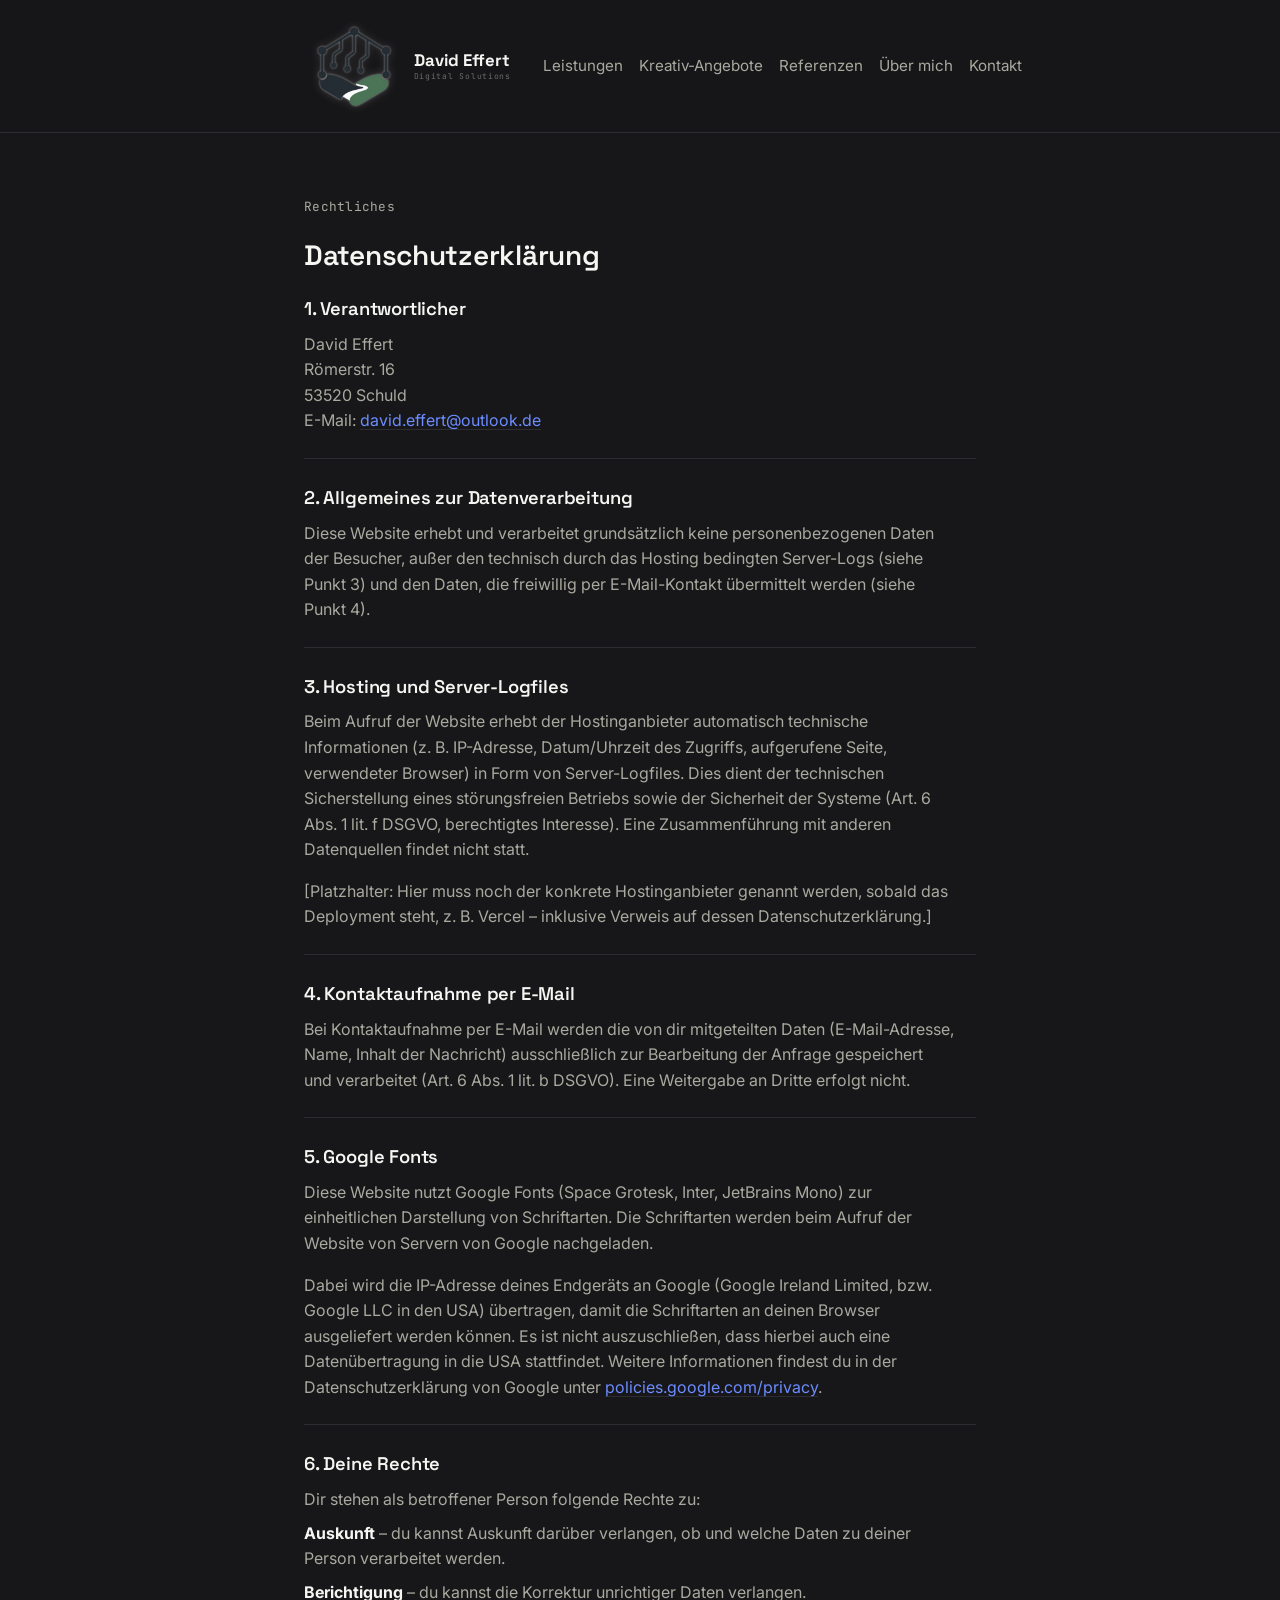
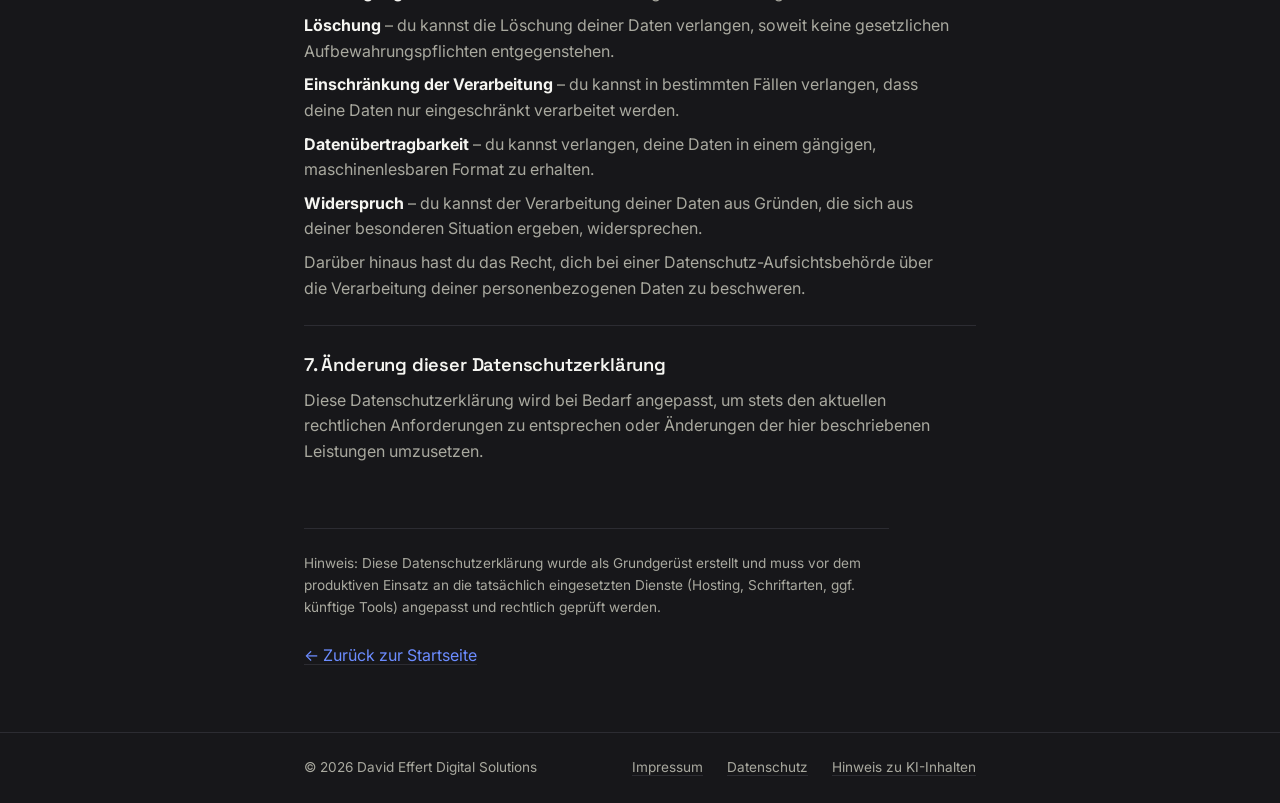
==== datenschutz.html @ 56667e7f "Header/Footer: Tagline 'Digital Solutions' unter Logo/Copyright ergaenzt; Kontakt: E-Mail-Kopieren-B" ====
<!DOCTYPE html>
<html lang="de">
<head>
<meta charset="UTF-8">
<meta name="viewport" content="width=device-width, initial-scale=1.0">
<title>Datenschutz — David Effert</title>
<meta name="robots" content="noindex">
<link rel="icon" href="favicon.png" type="image/png">
<meta name="theme-color" content="#17171A">
<link rel="preconnect" href="https://fonts.googleapis.com">
<link rel="preconnect" href="https://fonts.gstatic.com" crossorigin>
<link href="https://fonts.googleapis.com/css2?family=Space+Grotesk:wght@500;600;700&family=Inter:wght@400;500;600&family=JetBrains+Mono:wght@400;500&display=swap" rel="stylesheet">
<link rel="stylesheet" href="styles.css">
</head>
<body>

<a class="skip-link" href="#hauptinhalt">Zum Inhalt springen</a>

<header class="site-header">
  <div class="wrap header-inner">
    <a href="index.html" class="logo">
      <span class="logo-mark"><img src="assets/img/logo.png" alt="" width="320" height="320"></span>
      <span class="logo-text">
        <span class="logo-name">David Effert</span>
        <span class="logo-tagline">Digital Solutions</span>
      </span>
    </a>
    <nav class="main-nav" id="main-nav" aria-label="Hauptnavigation">
      <a href="index.html#leistungen">Leistungen</a>
      <a href="index.html#kreativ">Kreativ-Angebote</a>
      <a href="index.html#referenzen">Referenzen</a>
      <a href="index.html#ueber-mich">Über mich</a>
      <a href="index.html#kontakt">Kontakt</a>
    </nav>
    <button type="button" class="nav-toggle" id="nav-toggle" aria-label="Menü öffnen" aria-expanded="false" aria-controls="main-nav">
      <svg class="nav-toggle-icon icon-burger" viewBox="0 0 24 24" width="22" height="22" fill="none" stroke="currentColor" stroke-width="2" stroke-linecap="round" aria-hidden="true"><line x1="3" y1="6" x2="21" y2="6"/><line x1="3" y1="12" x2="21" y2="12"/><line x1="3" y1="18" x2="21" y2="18"/></svg>
      <svg class="nav-toggle-icon icon-close" viewBox="0 0 24 24" width="22" height="22" fill="none" stroke="currentColor" stroke-width="2" stroke-linecap="round" aria-hidden="true"><line x1="6" y1="6" x2="18" y2="18"/><line x1="18" y1="6" x2="6" y2="18"/></svg>
    </button>
  </div>
</header>

<main id="hauptinhalt">
  <section class="section">
    <div class="wrap">
      <p class="eyebrow">Rechtliches</p>
      <h1 class="kontakt-headline">Datenschutzerklärung</h1>

      <div class="legal-item">
        <h2 class="legal-item-title">1. Verantwortlicher</h2>
        <p class="legal-item-text">
          David Effert<br>
          Römerstr. 16<br>
          53520 Schuld<br>
          E-Mail: <a href="mailto:david.effert@outlook.de">david.effert@outlook.de</a>
        </p>
      </div>

      <div class="legal-item">
        <h2 class="legal-item-title">2. Allgemeines zur Datenverarbeitung</h2>
        <p class="legal-item-text">Diese Website erhebt und verarbeitet grundsätzlich keine personenbezogenen Daten der Besucher, außer den technisch durch das Hosting bedingten Server-Logs (siehe Punkt 3) und den Daten, die freiwillig per E-Mail-Kontakt übermittelt werden (siehe Punkt 4).</p>
      </div>

      <div class="legal-item">
        <h2 class="legal-item-title">3. Hosting und Server-Logfiles</h2>
        <p class="legal-item-text">Beim Aufruf der Website erhebt der Hostinganbieter automatisch technische Informationen (z.&nbsp;B. IP-Adresse, Datum/Uhrzeit des Zugriffs, aufgerufene Seite, verwendeter Browser) in Form von Server-Logfiles. Dies dient der technischen Sicherstellung eines störungsfreien Betriebs sowie der Sicherheit der Systeme (Art. 6 Abs. 1 lit. f DSGVO, berechtigtes Interesse). Eine Zusammenführung mit anderen Datenquellen findet nicht statt.</p>
        <p class="legal-item-text">[Platzhalter: Hier muss noch der konkrete Hostinganbieter genannt werden, sobald das Deployment steht, z.&nbsp;B. Vercel – inklusive Verweis auf dessen Datenschutzerklärung.]</p>
      </div>

      <div class="legal-item">
        <h2 class="legal-item-title">4. Kontaktaufnahme per E-Mail</h2>
        <p class="legal-item-text">Bei Kontaktaufnahme per E-Mail werden die von dir mitgeteilten Daten (E-Mail-Adresse, Name, Inhalt der Nachricht) ausschließlich zur Bearbeitung der Anfrage gespeichert und verarbeitet (Art. 6 Abs. 1 lit. b DSGVO). Eine Weitergabe an Dritte erfolgt nicht.</p>
      </div>

      <div class="legal-item">
        <h2 class="legal-item-title">5. Google Fonts</h2>
        <p class="legal-item-text">Diese Website nutzt Google Fonts (Space Grotesk, Inter, JetBrains Mono) zur einheitlichen Darstellung von Schriftarten. Die Schriftarten werden beim Aufruf der Website von Servern von Google nachgeladen.</p>
        <p class="legal-item-text">Dabei wird die IP-Adresse deines Endgeräts an Google (Google Ireland Limited, bzw. Google LLC in den USA) übertragen, damit die Schriftarten an deinen Browser ausgeliefert werden können. Es ist nicht auszuschließen, dass hierbei auch eine Datenübertragung in die USA stattfindet. Weitere Informationen findest du in der Datenschutzerklärung von Google unter <a href="https://policies.google.com/privacy" target="_blank" rel="noopener">policies.google.com/privacy</a>.</p>
      </div>

      <div class="legal-item">
        <h2 class="legal-item-title">6. Deine Rechte</h2>
        <p class="legal-item-text">Dir stehen als betroffener Person folgende Rechte zu:</p>
        <ul class="legal-rights-list">
          <li><strong>Auskunft</strong> – du kannst Auskunft darüber verlangen, ob und welche Daten zu deiner Person verarbeitet werden.</li>
          <li><strong>Berichtigung</strong> – du kannst die Korrektur unrichtiger Daten verlangen.</li>
          <li><strong>Löschung</strong> – du kannst die Löschung deiner Daten verlangen, soweit keine gesetzlichen Aufbewahrungspflichten entgegenstehen.</li>
          <li><strong>Einschränkung der Verarbeitung</strong> – du kannst in bestimmten Fällen verlangen, dass deine Daten nur eingeschränkt verarbeitet werden.</li>
          <li><strong>Datenübertragbarkeit</strong> – du kannst verlangen, deine Daten in einem gängigen, maschinenlesbaren Format zu erhalten.</li>
          <li><strong>Widerspruch</strong> – du kannst der Verarbeitung deiner Daten aus Gründen, die sich aus deiner besonderen Situation ergeben, widersprechen.</li>
        </ul>
        <p class="legal-item-text">Darüber hinaus hast du das Recht, dich bei einer Datenschutz-Aufsichtsbehörde über die Verarbeitung deiner personenbezogenen Daten zu beschweren.</p>
      </div>

      <div class="legal-item">
        <h2 class="legal-item-title">7. Änderung dieser Datenschutzerklärung</h2>
        <p class="legal-item-text">Diese Datenschutzerklärung wird bei Bedarf angepasst, um stets den aktuellen rechtlichen Anforderungen zu entsprechen oder Änderungen der hier beschriebenen Leistungen umzusetzen.</p>
      </div>

      <p class="legal-note">Hinweis: Diese Datenschutzerklärung wurde als Grundgerüst erstellt und muss vor dem produktiven Einsatz an die tatsächlich eingesetzten Dienste (Hosting, Schriftarten, ggf. künftige Tools) angepasst und rechtlich geprüft werden.</p>

      <p class="legal-back"><a href="index.html">← Zurück zur Startseite</a></p>
    </div>
  </section>
</main>

<footer class="site-footer">
  <div class="wrap footer-inner">
    <p>&copy; <span id="jahr">2026</span> David Effert Digital Solutions</p>
    <nav class="footer-nav" aria-label="Rechtliches">
      <a href="impressum.html">Impressum</a>
      <a href="datenschutz.html">Datenschutz</a>
      <a href="hinweis-ki.html">Hinweis zu KI-Inhalten</a>
    </nav>
  </div>
</footer>

<script src="script.js"></script>
</body>
</html>
---- styles.css ----
/* ==========================================================================
   David Effert — Freelance-Website
   Reines statisches CSS, mobile-first
   ========================================================================== */

:root {
  --color-bg: #17171A;
  --color-text: #F5F5F1;
  --color-text-secondary: #A9A99F;
  --color-accent: #1E3FFF;
  --color-accent-text: #6C8CFF;
  --color-divider: #2C2C32;

  --font-display: 'Space Grotesk', system-ui, sans-serif;
  --font-body: 'Inter', system-ui, sans-serif;
  --font-mono: 'JetBrains Mono', 'Courier New', monospace;

  --wrap-max: 720px;
  --space-1: 0.5rem;
  --space-2: 1rem;
  --space-3: 1.5rem;
  --space-4: 2.5rem;
  --space-5: 4rem;
  --space-6: 6rem;
}

/* ---- Reset ---- */
*, *::before, *::after { box-sizing: border-box; }
html { -webkit-text-size-adjust: 100%; }
body, h1, h2, h3, p, ul, ol, li, figure { margin: 0; padding: 0; }
ul, ol { list-style: none; }
img, svg { display: block; max-width: 100%; }
a { color: inherit; text-decoration: none; }

html {
  scroll-behavior: smooth;
}
@media (prefers-reduced-motion: reduce) {
  html { scroll-behavior: auto; }
}

body {
  background: var(--color-bg);
  color: var(--color-text);
  font-family: var(--font-body);
  font-size: 1rem;
  line-height: 1.6;
  -webkit-font-smoothing: antialiased;
}

.wrap {
  max-width: var(--wrap-max);
  margin-inline: auto;
  padding-inline: var(--space-3);
}

/* ---- Accessibility helpers ---- */
.visually-hidden {
  position: absolute;
  width: 1px;
  height: 1px;
  overflow: hidden;
  clip: rect(0 0 0 0);
  white-space: nowrap;
  border: 0;
  padding: 0;
  margin: -1px;
}

.skip-link {
  position: absolute;
  left: var(--space-2);
  top: -100px;
  background: var(--color-text);
  color: var(--color-bg);
  padding: var(--space-1) var(--space-2);
  border-radius: 4px;
  z-index: 100;
  transition: top 0.2s ease;
}
.skip-link:focus {
  top: var(--space-2);
}

:focus-visible {
  outline: 2px solid var(--color-accent-text);
  outline-offset: 3px;
  border-radius: 2px;
}

/* ---- Typography ---- */
.eyebrow {
  font-family: var(--font-mono);
  font-size: 0.8rem;
  letter-spacing: 0.02em;
  color: var(--color-text-secondary);
  text-transform: none;
  margin-bottom: var(--space-2);
}

h1, h2 {
  font-family: var(--font-display);
  font-weight: 600;
  letter-spacing: -0.01em;
  color: var(--color-text);
}

/* ---- Links (inline, e.g. within paragraphs) ---- */
main a:not(.btn):not(.logo) {
  color: var(--color-accent-text);
  text-decoration: underline;
  text-decoration-color: var(--color-divider);
  text-underline-offset: 3px;
  transition: text-decoration-color 0.15s ease;
}
main a:not(.btn):not(.logo):hover {
  text-decoration-color: var(--color-accent-text);
}

/* ---- Buttons ---- */
.btn {
  display: inline-block;
  font-family: var(--font-body);
  font-weight: 600;
  font-size: 0.95rem;
  padding: 0.8rem 1.6rem;
  border-radius: 6px;
  border: 1px solid transparent;
  cursor: pointer;
  transition: background 0.15s ease, color 0.15s ease, border-color 0.15s ease, transform 0.15s ease;
}

.btn-primary {
  background: var(--color-accent);
  color: #F5F5F1;
}
.btn-primary:hover {
  background: #3253FF;
  transform: translateY(-1px);
}

.btn-outline {
  background: transparent;
  color: var(--color-accent-text);
  border-color: var(--color-accent-text);
}
.btn-outline:hover {
  background: var(--color-accent-text);
  color: var(--color-bg);
}

@media (prefers-reduced-motion: reduce) {
  .btn-primary:hover { transform: none; }
}

/* ==========================================================================
   Header
   ========================================================================== */

.site-header {
  border-bottom: 1px solid var(--color-divider);
  position: sticky;
  top: 0;
  background: rgba(23, 23, 26, 0.9);
  backdrop-filter: blur(8px);
  z-index: 10;
}

.header-inner {
  display: flex;
  align-items: center;
  justify-content: space-between;
  gap: var(--space-2);
  padding-block: var(--space-2);
}

.logo {
  display: flex;
  align-items: center;
  gap: 0.6rem;
  white-space: nowrap;
}

.logo-text {
  display: flex;
  flex-direction: column;
  line-height: 1.2;
}

.logo-name {
  font-family: var(--font-display);
  font-weight: 700;
  font-size: 1.05rem;
}

.logo-tagline {
  font-family: var(--font-mono);
  font-size: 0.5rem;
  letter-spacing: 0.09em;
  color: #6B6B65;
  margin-top: 2px;
}

.logo-mark {
  display: flex;
  align-items: center;
  justify-content: center;
  width: 100px;
  height: 100px;
  flex-shrink: 0;
}

.logo-mark img {
  width: 100%;
  height: 100%;
  object-fit: contain;
  filter: drop-shadow(0 0 1px rgba(245, 245, 241, 0.55)) drop-shadow(0 0 5px rgba(245, 245, 241, 0.18));
}

.main-nav {
  display: none;
  position: absolute;
  top: 100%;
  left: 0;
  right: 0;
  flex-direction: column;
  background: var(--color-bg);
  border-bottom: 1px solid var(--color-divider);
  padding: var(--space-1) var(--space-3) var(--space-2);
}

.main-nav.is-open {
  display: flex;
}

.main-nav a {
  font-size: 0.95rem;
  color: var(--color-text-secondary);
  white-space: nowrap;
  padding-block: 0.75rem;
  border-top: 1px solid var(--color-divider);
  transition: color 0.15s ease;
}
.main-nav a:first-child {
  border-top: none;
}
.main-nav a:hover {
  color: var(--color-text);
}

.nav-toggle {
  display: flex;
  align-items: center;
  justify-content: center;
  width: 2.5rem;
  height: 2.5rem;
  padding: 0;
  border: none;
  background: none;
  color: var(--color-text);
  cursor: pointer;
  flex-shrink: 0;
}
.nav-toggle:hover {
  color: var(--color-accent-text);
}

.nav-toggle .icon-close {
  display: none;
}
.nav-toggle[aria-expanded="true"] .icon-burger {
  display: none;
}
.nav-toggle[aria-expanded="true"] .icon-close {
  display: block;
}

@media (min-width: 700px) {
  .main-nav {
    display: flex;
    position: static;
    flex-direction: row;
    align-items: center;
    background: none;
    border-bottom: none;
    padding: 0;
  }

  .main-nav a {
    margin-inline-start: var(--space-2);
    padding-block: 0;
    border-top: none;
  }

  .nav-toggle {
    display: none;
  }
}

/* ==========================================================================
   Hero
   ========================================================================== */

.hero {
  padding-block: var(--space-6) var(--space-5);
  border-bottom: 1px solid var(--color-divider);
  background:
    radial-gradient(ellipse 900px 500px at 15% -10%, rgba(30, 63, 255, 0.16), transparent 60%),
    var(--color-bg);
}

.hero-headline {
  font-size: 2rem;
  line-height: 1.2;
  margin-block: var(--space-2) var(--space-1);
}

.hero-typer-line {
  font-family: var(--font-mono);
  font-size: 1.1rem;
  color: var(--color-text-secondary);
  min-height: 1.5em;
  margin-bottom: var(--space-3);
}

#cursor-typer::after {
  content: "";
  display: inline-block;
  width: 0.5ch;
  border-right: 2px solid var(--color-accent-text);
  margin-left: 2px;
  animation: blink 1s step-end infinite;
}

@media (prefers-reduced-motion: reduce) {
  #cursor-typer::after {
    animation: none;
    opacity: 1;
  }
}

@keyframes blink {
  0%, 100% { opacity: 1; }
  50% { opacity: 0; }
}

.hero-subline {
  color: var(--color-text-secondary);
  font-size: 1.05rem;
  max-width: 46ch;
  margin-bottom: var(--space-3);
}

@media (min-width: 700px) {
  .hero-headline {
    font-size: 2.75rem;
  }
}

.hero-footnote {
  font-family: var(--font-mono);
  font-size: 0.8rem;
  color: var(--color-text-secondary);
  margin-top: var(--space-3);
}

/* ==========================================================================
   Sections (generic)
   ========================================================================== */

.section {
  padding-block: var(--space-5);
  border-bottom: 1px solid var(--color-divider);
}

/* ---- Leistungen ---- */
.service-item {
  padding-block: var(--space-3);
  border-top: 1px solid var(--color-divider);
}
.service-item:last-child {
  padding-bottom: 0;
}

.service-title {
  font-size: 1.15rem;
  margin-bottom: var(--space-1);
}

.service-desc {
  color: var(--color-text-secondary);
  max-width: 60ch;
}

/* ---- Ablauf ---- */
.process-list {
  counter-reset: none;
}

.process-item {
  display: flex;
  gap: var(--space-3);
  padding-block: var(--space-3);
  border-top: 1px solid var(--color-divider);
}

.process-num {
  font-family: var(--font-mono);
  color: var(--color-text-secondary);
  font-size: 0.9rem;
  padding-top: 0.15rem;
  flex-shrink: 0;
}

.process-title {
  font-size: 1.05rem;
  margin-bottom: var(--space-1);
}

.process-desc {
  color: var(--color-text-secondary);
}

/* ---- Preise ---- */
.section-preise {
  background: rgba(30, 63, 255, 0.05);
  border-top: 1px solid rgba(30, 63, 255, 0.2);
  border-bottom: 1px solid rgba(30, 63, 255, 0.2);
}

.price-lines {
  margin-bottom: var(--space-3);
}

.price-teaser {
  font-family: var(--font-mono);
  font-size: 1.75rem;
  font-weight: 500;
  margin-bottom: 0.4rem;
  color: var(--color-accent-text);
}

.price-sub {
  font-family: var(--font-mono);
  font-size: 1rem;
  color: var(--color-text-secondary);
  margin-bottom: 0.3rem;
}
.price-sub:last-child {
  margin-bottom: 0;
}

.price-text {
  color: var(--color-text-secondary);
  max-width: 50ch;
  margin-bottom: var(--space-3);
}

@media (min-width: 700px) {
  .price-teaser {
    font-size: 2.25rem;
  }
}

/* ---- Referenzen: Akkordeon ---- */
.reference-item {
  padding-block: var(--space-2);
  border-top: 1px solid var(--color-divider);
}
.reference-item:first-of-type {
  border-top: none;
}

.reference-summary {
  display: flex;
  align-items: center;
  justify-content: space-between;
  gap: var(--space-2);
  padding-block: var(--space-1);
  cursor: pointer;
  list-style: none;
}
.reference-summary::-webkit-details-marker {
  display: none;
}
.reference-summary::marker {
  content: "";
}

.reference-summary-title {
  font-size: 1.15rem;
}

.reference-chevron {
  display: flex;
  align-items: center;
  justify-content: center;
  color: var(--color-text-secondary);
  flex-shrink: 0;
  transition: transform 0.2s ease, color 0.15s ease;
}

.reference-summary:hover .reference-chevron {
  color: var(--color-text);
}

.reference-item[open] > .reference-summary .reference-chevron {
  transform: rotate(180deg);
}

@media (prefers-reduced-motion: reduce) {
  .reference-chevron {
    transition: none;
  }
}

.reference-body {
  padding-top: var(--space-2);
  padding-bottom: var(--space-2);
}

.screenshot-frame {
  border-radius: 10px;
  border: 1px solid rgba(228, 227, 221, 0.14);
  box-shadow: 0 12px 28px rgba(0, 0, 0, 0.35);
  background: #1B1B20;
  overflow: hidden;
  margin-bottom: var(--space-2);
}

.screenshot-bar {
  display: flex;
  align-items: center;
  gap: 6px;
  padding: 0.55rem 0.75rem;
  border-bottom: 1px solid rgba(228, 227, 221, 0.1);
}

.screenshot-bar span {
  width: 8px;
  height: 8px;
  border-radius: 50%;
  background: rgba(228, 227, 221, 0.25);
}

.screenshot-frame--plain {
  background: var(--color-bg);
}

.reference-images {
  display: grid;
  grid-template-columns: 1fr;
  gap: 1px;
  background: rgba(228, 227, 221, 0.1);
}

.reference-images img {
  width: 100%;
  height: auto;
  display: block;
  background: var(--color-bg);
}

.reference-desc {
  color: var(--color-text-secondary);
  max-width: 60ch;
  margin-bottom: var(--space-1);
}

.case-study {
  margin-bottom: var(--space-2);
}

.case-study dt {
  font-family: var(--font-mono);
  font-size: 0.75rem;
  letter-spacing: 0.02em;
  color: var(--color-accent-text);
  margin-top: var(--space-2);
}
.case-study dt:first-child {
  margin-top: 0;
}

.case-study dd {
  margin: 0.25rem 0 0 0;
  color: var(--color-text-secondary);
  max-width: 60ch;
}

.reference-link {
  font-family: var(--font-mono);
  font-size: 0.9rem;
  color: var(--color-accent-text);
}

.reference-link-pending {
  color: var(--color-text-secondary);
  text-decoration: none;
}

@media (min-width: 600px) {
  .reference-images {
    grid-template-columns: 1fr 1fr;
  }

  .reference-images--trio .trio-main {
    grid-row: 1 / 3;
    height: 100%;
    object-fit: cover;
  }

  .reference-images--trio .trio-top,
  .reference-images--trio .trio-bottom {
    height: 100%;
    object-fit: cover;
  }
}

/* ---- Ueber mich ---- */
.about-grid {
  display: grid;
  grid-template-columns: 1fr;
  gap: var(--space-3);
}

.about-photo {
  width: min(220px, 45%);
  border-radius: 10px;
  overflow: hidden;
  border: 1px solid var(--color-divider);
}

.about-photo img {
  width: 100%;
  height: auto;
  display: block;
}

.about-text {
  max-width: 62ch;
  font-size: 1.05rem;
}
.about-text + .about-text {
  margin-top: var(--space-3);
}

@media (min-width: 600px) {
  .about-grid {
    grid-template-columns: 220px 1fr;
    align-items: start;
    gap: var(--space-4);
  }

  .about-photo {
    width: 100%;
  }
}

/* ---- Kontakt ---- */
.kontakt-headline {
  font-size: 1.75rem;
  margin-bottom: var(--space-2);
}

.kontakt-text {
  color: var(--color-text-secondary);
  max-width: 50ch;
  margin-bottom: var(--space-3);
}

.kontakt-cta-wrap {
  margin-bottom: var(--space-3);
}

.kontakt-email-row {
  display: flex;
  align-items: center;
  flex-wrap: wrap;
  gap: 0.6rem;
  margin-bottom: var(--space-2);
}

.kontakt-email {
  display: inline-block;
  font-family: var(--font-mono);
  font-size: 1.15rem;
  color: var(--color-accent-text);
  text-decoration: underline;
  text-decoration-color: var(--color-divider);
  text-underline-offset: 4px;
}
.kontakt-email:hover {
  text-decoration-color: var(--color-accent-text);
}

.copy-email-btn {
  display: inline-flex;
  align-items: center;
  gap: 0.35rem;
  font-family: var(--font-mono);
  font-size: 0.8rem;
  color: var(--color-text-secondary);
  background: transparent;
  border: 1px solid var(--color-divider);
  border-radius: 20px;
  padding: 0.3rem 0.7rem;
  cursor: pointer;
  transition: border-color 0.15s ease, color 0.15s ease;
}
.copy-email-btn:hover {
  border-color: var(--color-accent-text);
  color: var(--color-text);
}
.copy-email-btn .check-icon {
  display: none;
}
.copy-email-btn.is-copied {
  border-color: var(--color-accent-text);
  color: var(--color-accent-text);
}
.copy-email-btn.is-copied .copy-icon {
  display: none;
}
.copy-email-btn.is-copied .check-icon {
  display: block;
}

.kontakt-location {
  color: var(--color-text-secondary);
  font-size: 0.9rem;
}

/* ==========================================================================
   Footer
   ========================================================================== */

.site-footer {
  padding-block: var(--space-3);
}

.footer-inner {
  display: flex;
  flex-direction: column;
  gap: var(--space-2);
  font-size: 0.85rem;
  color: var(--color-text-secondary);
}

.footer-nav {
  display: flex;
  gap: var(--space-3);
}

.footer-nav a {
  color: var(--color-text-secondary);
  text-decoration: underline;
  text-decoration-color: var(--color-divider);
  text-underline-offset: 3px;
}
.footer-nav a:hover {
  color: var(--color-text);
  text-decoration-color: var(--color-text-secondary);
}

@media (min-width: 700px) {
  .footer-inner {
    flex-direction: row;
    align-items: center;
    justify-content: space-between;
  }
}

/* ==========================================================================
   Rechtliche Seiten (Impressum, Datenschutz)
   ========================================================================== */

.legal-item {
  padding-block: var(--space-3);
  border-top: 1px solid var(--color-divider);
}
.legal-item:first-of-type {
  border-top: none;
  padding-top: 0;
}

.legal-item-title {
  font-size: 1.15rem;
  margin-bottom: var(--space-1);
}

.legal-item-text {
  color: var(--color-text-secondary);
  max-width: 65ch;
}
.legal-item-text + .legal-item-text {
  margin-top: var(--space-2);
}

.legal-rights-list {
  margin-top: var(--space-1);
  max-width: 65ch;
}
.legal-rights-list li {
  color: var(--color-text-secondary);
  margin-bottom: 0.5rem;
}
.legal-rights-list strong {
  color: var(--color-text);
}

.legal-note {
  margin-top: var(--space-4);
  padding-top: var(--space-3);
  border-top: 1px solid var(--color-divider);
  font-size: 0.85rem;
  color: var(--color-text-secondary);
  max-width: 65ch;
}

.legal-back {
  margin-top: var(--space-3);
}

/* ==========================================================================
   Kreativ-Angebote
   ========================================================================== */

.kreativ-intro {
  color: var(--color-text-secondary);
  max-width: 60ch;
  margin-bottom: var(--space-4);
}

.kreativ-block {
  padding-block: var(--space-3);
  border-top: 1px solid var(--color-divider);
}
.kreativ-block:first-of-type {
  border-top: none;
  padding-top: 0;
}

.kreativ-block-title {
  font-size: 1.15rem;
  margin-bottom: var(--space-1);
}

.kreativ-block-desc {
  color: var(--color-text-secondary);
  max-width: 60ch;
  margin-bottom: var(--space-2);
}

/* ---- Visuals-Grid ---- */
.visuals-grid {
  display: grid;
  grid-template-columns: repeat(2, 1fr);
  gap: var(--space-1);
}

.visual-thumb {
  display: block;
  width: 100%;
  aspect-ratio: 1 / 1;
  padding: 0;
  border: 1px solid rgba(228, 227, 221, 0.14);
  border-radius: 10px;
  background: #1B1B20;
  overflow: hidden;
  cursor: pointer;
  transition: border-color 0.15s ease, transform 0.15s ease;
}
.visual-thumb:hover {
  border-color: var(--color-accent-text);
  transform: translateY(-1px);
}

.visual-thumb img {
  width: 100%;
  height: 100%;
  object-fit: cover;
}

@media (prefers-reduced-motion: reduce) {
  .visual-thumb:hover {
    transform: none;
  }
}

@media (min-width: 600px) {
  .visuals-grid {
    grid-template-columns: repeat(3, 1fr);
  }
}

@media (min-width: 900px) {
  .visuals-grid {
    grid-template-columns: repeat(4, 1fr);
  }
}

/* ---- Songs-Liste ---- */
.songs-list {
  display: flex;
  flex-direction: column;
  gap: var(--space-2);
}

.song-item {
  padding: var(--space-2);
  border: 1px solid rgba(228, 227, 221, 0.14);
  border-radius: 10px;
  background: #1B1B20;
}

.song-title {
  font-family: var(--font-mono);
  font-size: 0.9rem;
  color: var(--color-text);
  margin-bottom: var(--space-1);
}

.song-player {
  width: 100%;
  height: 40px;
  border-radius: 20px;
  filter: invert(90%) hue-rotate(180deg) contrast(90%);
}

.kreativ-ki-note {
  margin-top: var(--space-3);
}

.kreativ-ki-note a:not(.btn):not(.logo) {
  font-family: var(--font-mono);
  font-size: 0.8rem;
  color: #6B6B65;
  text-decoration: none;
}
.kreativ-ki-note a:not(.btn):not(.logo):hover {
  text-decoration: underline;
}

/* ---- Lightbox ---- */
.lightbox {
  position: fixed;
  inset: 0;
  z-index: 200;
  align-items: center;
  justify-content: center;
  padding: var(--space-3);
  background: rgba(10, 10, 12, 0.92);
}
.lightbox:not([hidden]) {
  display: flex;
}

.lightbox-img {
  max-width: 100%;
  max-height: 100%;
  width: auto;
  height: auto;
  border-radius: 6px;
  box-shadow: 0 20px 60px rgba(0, 0, 0, 0.5);
}

.lightbox-close {
  position: absolute;
  top: var(--space-2);
  right: var(--space-2);
  display: flex;
  align-items: center;
  justify-content: center;
  width: 2.5rem;
  height: 2.5rem;
  border: none;
  border-radius: 50%;
  background: rgba(245, 245, 241, 0.08);
  color: var(--color-text);
  cursor: pointer;
}
.lightbox-close:hover {
  background: rgba(245, 245, 241, 0.16);
}
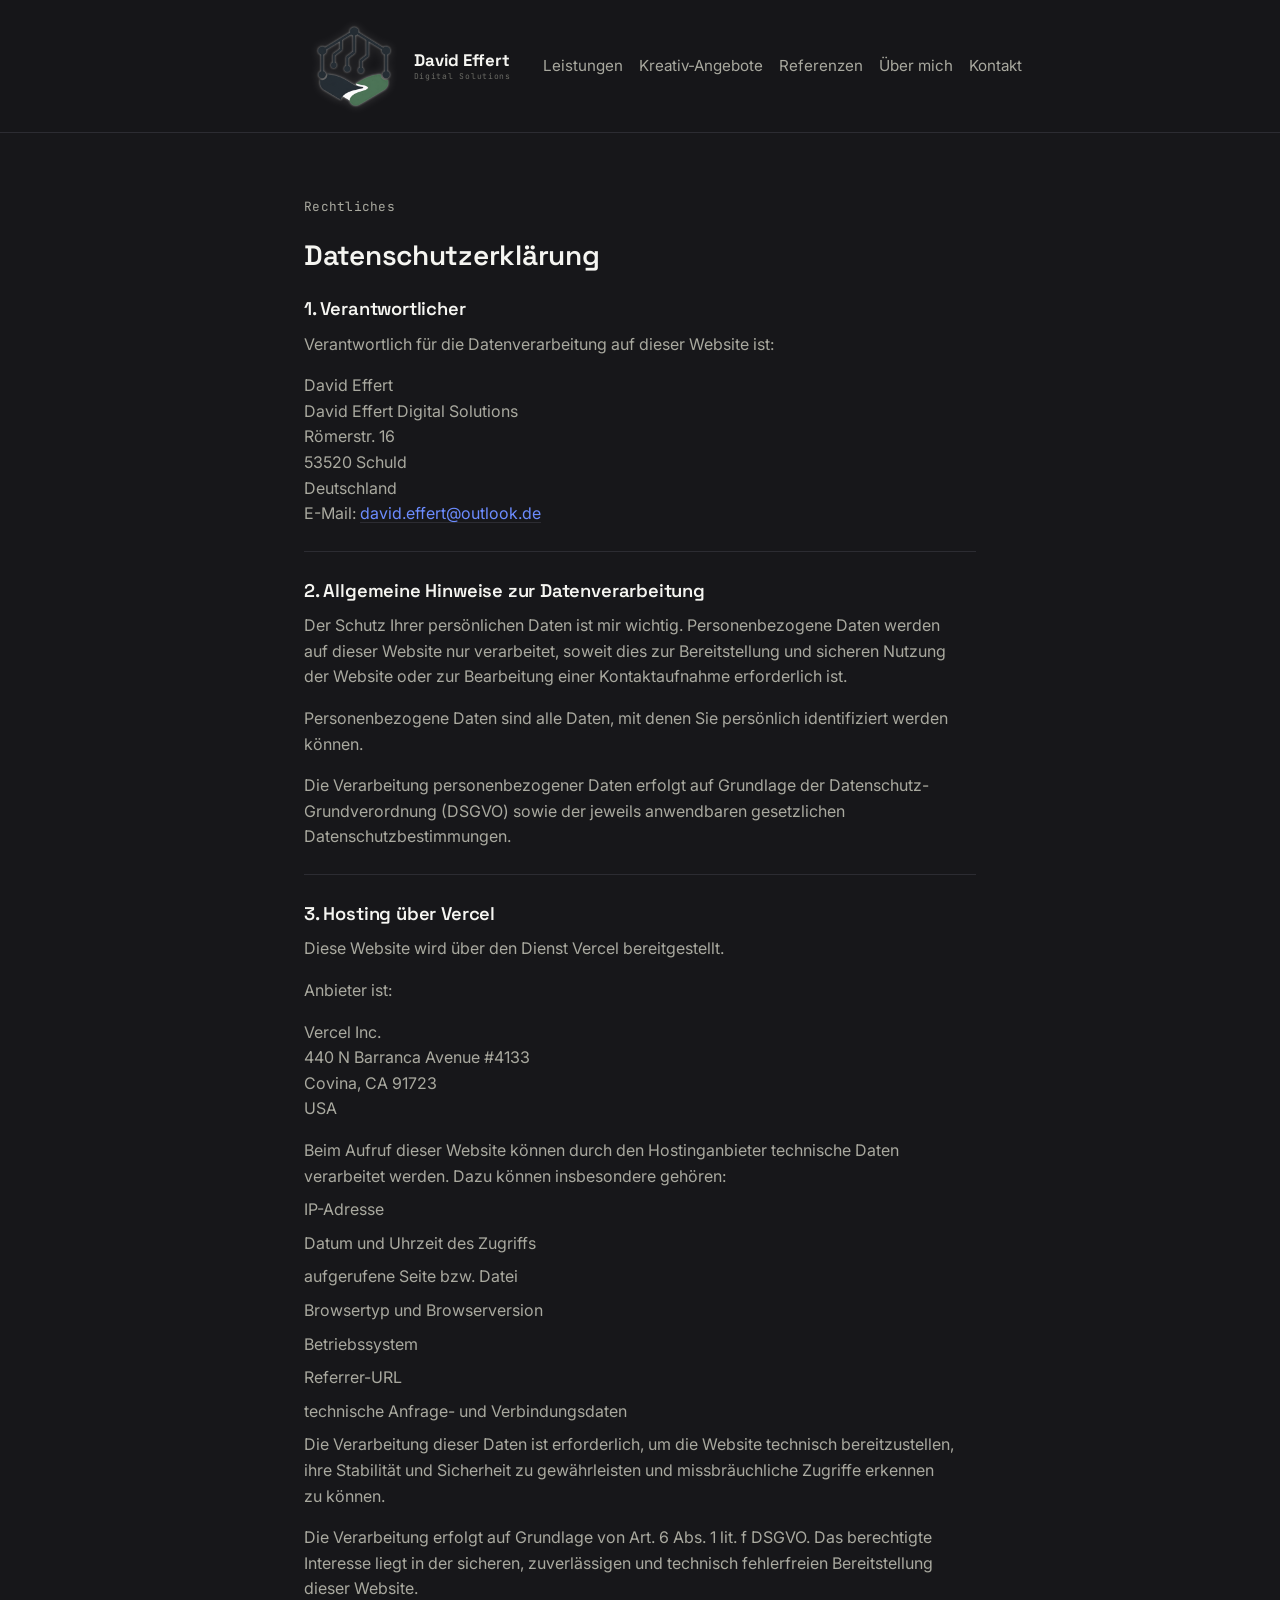
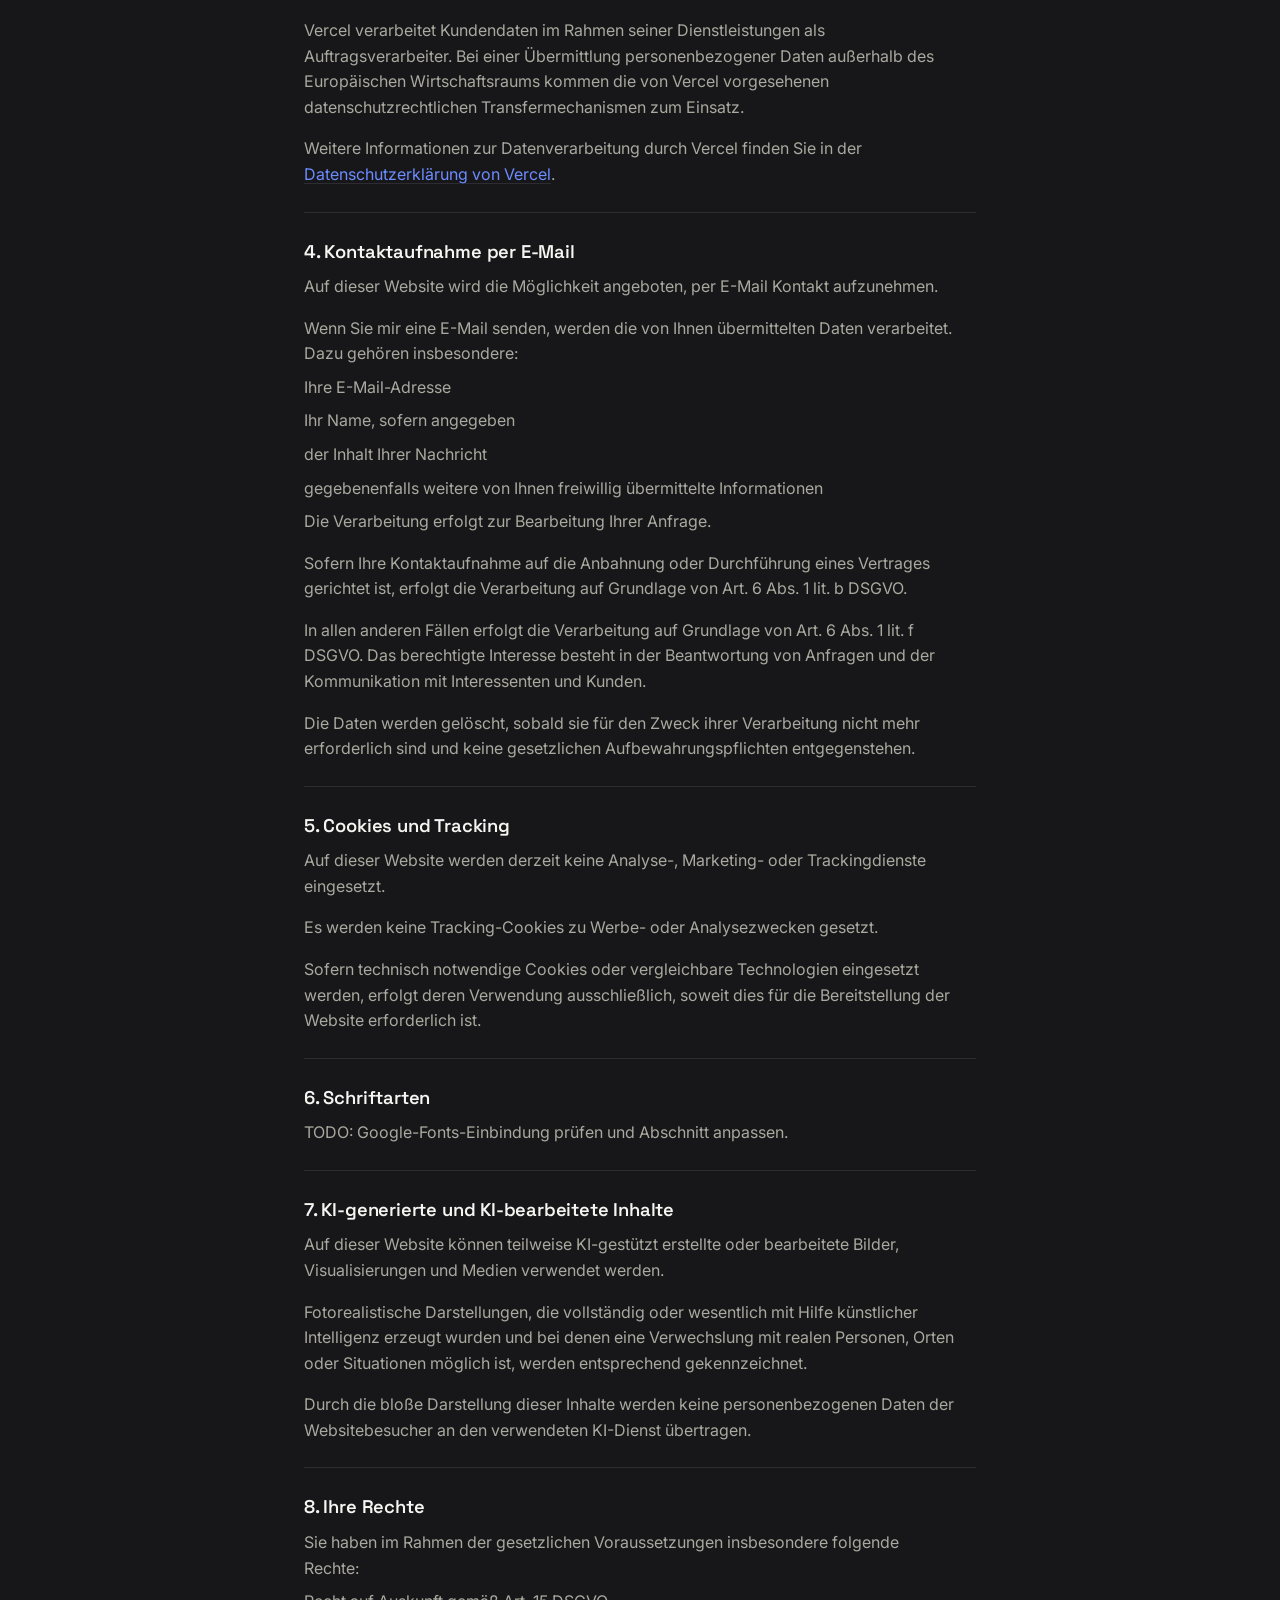
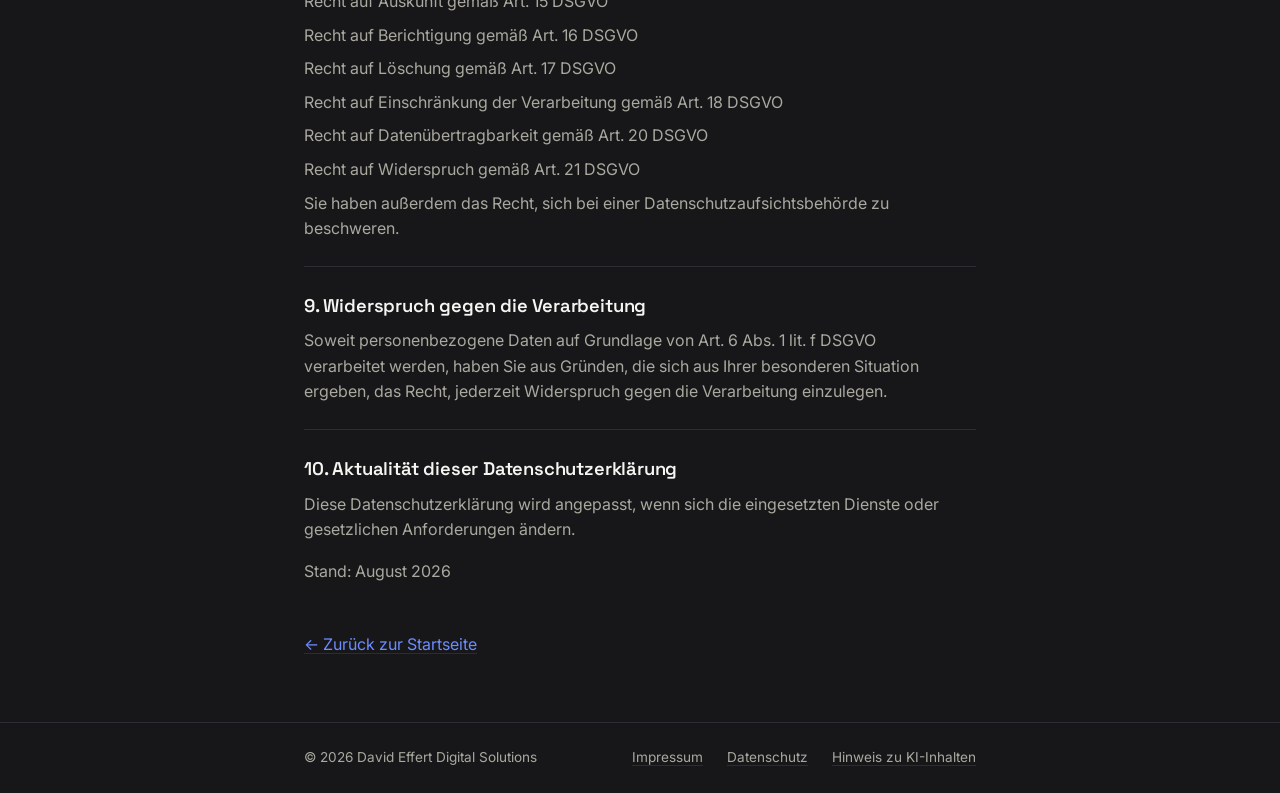
==== commit fea90e9f: "Impressum und Datenschutzerklaerung mit final abgestimmten Texten ersetzt (DDG-Angaben, Vercel-Hosti" ====
--- a/datenschutz.html
+++ b/datenschutz.html
@@ -47,56 +47,109 @@
 
       <div class="legal-item">
         <h2 class="legal-item-title">1. Verantwortlicher</h2>
+        <p class="legal-item-text">Verantwortlich für die Datenverarbeitung auf dieser Website ist:</p>
         <p class="legal-item-text">
           David Effert<br>
+          David Effert Digital Solutions<br>
           Römerstr. 16<br>
           53520 Schuld<br>
+          Deutschland<br>
           E-Mail: <a href="mailto:david.effert@outlook.de">david.effert@outlook.de</a>
         </p>
       </div>
 
       <div class="legal-item">
-        <h2 class="legal-item-title">2. Allgemeines zur Datenverarbeitung</h2>
-        <p class="legal-item-text">Diese Website erhebt und verarbeitet grundsätzlich keine personenbezogenen Daten der Besucher, außer den technisch durch das Hosting bedingten Server-Logs (siehe Punkt 3) und den Daten, die freiwillig per E-Mail-Kontakt übermittelt werden (siehe Punkt 4).</p>
+        <h2 class="legal-item-title">2. Allgemeine Hinweise zur Datenverarbeitung</h2>
+        <p class="legal-item-text">Der Schutz Ihrer persönlichen Daten ist mir wichtig. Personenbezogene Daten werden auf dieser Website nur verarbeitet, soweit dies zur Bereitstellung und sicheren Nutzung der Website oder zur Bearbeitung einer Kontaktaufnahme erforderlich ist.</p>
+        <p class="legal-item-text">Personenbezogene Daten sind alle Daten, mit denen Sie persönlich identifiziert werden können.</p>
+        <p class="legal-item-text">Die Verarbeitung personenbezogener Daten erfolgt auf Grundlage der Datenschutz-Grundverordnung (DSGVO) sowie der jeweils anwendbaren gesetzlichen Datenschutzbestimmungen.</p>
       </div>
 
       <div class="legal-item">
-        <h2 class="legal-item-title">3. Hosting und Server-Logfiles</h2>
-        <p class="legal-item-text">Beim Aufruf der Website erhebt der Hostinganbieter automatisch technische Informationen (z.&nbsp;B. IP-Adresse, Datum/Uhrzeit des Zugriffs, aufgerufene Seite, verwendeter Browser) in Form von Server-Logfiles. Dies dient der technischen Sicherstellung eines störungsfreien Betriebs sowie der Sicherheit der Systeme (Art. 6 Abs. 1 lit. f DSGVO, berechtigtes Interesse). Eine Zusammenführung mit anderen Datenquellen findet nicht statt.</p>
-        <p class="legal-item-text">[Platzhalter: Hier muss noch der konkrete Hostinganbieter genannt werden, sobald das Deployment steht, z.&nbsp;B. Vercel – inklusive Verweis auf dessen Datenschutzerklärung.]</p>
+        <h2 class="legal-item-title">3. Hosting über Vercel</h2>
+        <p class="legal-item-text">Diese Website wird über den Dienst Vercel bereitgestellt.</p>
+        <p class="legal-item-text">Anbieter ist:</p>
+        <p class="legal-item-text">
+          Vercel Inc.<br>
+          440 N Barranca Avenue #4133<br>
+          Covina, CA 91723<br>
+          USA
+        </p>
+        <p class="legal-item-text">Beim Aufruf dieser Website können durch den Hostinganbieter technische Daten verarbeitet werden. Dazu können insbesondere gehören:</p>
+        <ul class="legal-rights-list">
+          <li>IP-Adresse</li>
+          <li>Datum und Uhrzeit des Zugriffs</li>
+          <li>aufgerufene Seite bzw. Datei</li>
+          <li>Browsertyp und Browserversion</li>
+          <li>Betriebssystem</li>
+          <li>Referrer-URL</li>
+          <li>technische Anfrage- und Verbindungsdaten</li>
+        </ul>
+        <p class="legal-item-text">Die Verarbeitung dieser Daten ist erforderlich, um die Website technisch bereitzustellen, ihre Stabilität und Sicherheit zu gewährleisten und missbräuchliche Zugriffe erkennen zu können.</p>
+        <p class="legal-item-text">Die Verarbeitung erfolgt auf Grundlage von Art. 6 Abs. 1 lit. f DSGVO. Das berechtigte Interesse liegt in der sicheren, zuverlässigen und technisch fehlerfreien Bereitstellung dieser Website.</p>
+        <p class="legal-item-text">Vercel verarbeitet Kundendaten im Rahmen seiner Dienstleistungen als Auftragsverarbeiter. Bei einer Übermittlung personenbezogener Daten außerhalb des Europäischen Wirtschaftsraums kommen die von Vercel vorgesehenen datenschutzrechtlichen Transfermechanismen zum Einsatz.</p>
+        <p class="legal-item-text">Weitere Informationen zur Datenverarbeitung durch Vercel finden Sie in der <a href="https://vercel.com/legal/privacy-policy" target="_blank" rel="noopener">Datenschutzerklärung von Vercel</a>.</p>
       </div>
 
       <div class="legal-item">
         <h2 class="legal-item-title">4. Kontaktaufnahme per E-Mail</h2>
-        <p class="legal-item-text">Bei Kontaktaufnahme per E-Mail werden die von dir mitgeteilten Daten (E-Mail-Adresse, Name, Inhalt der Nachricht) ausschließlich zur Bearbeitung der Anfrage gespeichert und verarbeitet (Art. 6 Abs. 1 lit. b DSGVO). Eine Weitergabe an Dritte erfolgt nicht.</p>
+        <p class="legal-item-text">Auf dieser Website wird die Möglichkeit angeboten, per E-Mail Kontakt aufzunehmen.</p>
+        <p class="legal-item-text">Wenn Sie mir eine E-Mail senden, werden die von Ihnen übermittelten Daten verarbeitet. Dazu gehören insbesondere:</p>
+        <ul class="legal-rights-list">
+          <li>Ihre E-Mail-Adresse</li>
+          <li>Ihr Name, sofern angegeben</li>
+          <li>der Inhalt Ihrer Nachricht</li>
+          <li>gegebenenfalls weitere von Ihnen freiwillig übermittelte Informationen</li>
+        </ul>
+        <p class="legal-item-text">Die Verarbeitung erfolgt zur Bearbeitung Ihrer Anfrage.</p>
+        <p class="legal-item-text">Sofern Ihre Kontaktaufnahme auf die Anbahnung oder Durchführung eines Vertrages gerichtet ist, erfolgt die Verarbeitung auf Grundlage von Art. 6 Abs. 1 lit. b DSGVO.</p>
+        <p class="legal-item-text">In allen anderen Fällen erfolgt die Verarbeitung auf Grundlage von Art. 6 Abs. 1 lit. f DSGVO. Das berechtigte Interesse besteht in der Beantwortung von Anfragen und der Kommunikation mit Interessenten und Kunden.</p>
+        <p class="legal-item-text">Die Daten werden gelöscht, sobald sie für den Zweck ihrer Verarbeitung nicht mehr erforderlich sind und keine gesetzlichen Aufbewahrungspflichten entgegenstehen.</p>
       </div>
 
       <div class="legal-item">
-        <h2 class="legal-item-title">5. Google Fonts</h2>
-        <p class="legal-item-text">Diese Website nutzt Google Fonts (Space Grotesk, Inter, JetBrains Mono) zur einheitlichen Darstellung von Schriftarten. Die Schriftarten werden beim Aufruf der Website von Servern von Google nachgeladen.</p>
-        <p class="legal-item-text">Dabei wird die IP-Adresse deines Endgeräts an Google (Google Ireland Limited, bzw. Google LLC in den USA) übertragen, damit die Schriftarten an deinen Browser ausgeliefert werden können. Es ist nicht auszuschließen, dass hierbei auch eine Datenübertragung in die USA stattfindet. Weitere Informationen findest du in der Datenschutzerklärung von Google unter <a href="https://policies.google.com/privacy" target="_blank" rel="noopener">policies.google.com/privacy</a>.</p>
+        <h2 class="legal-item-title">5. Cookies und Tracking</h2>
+        <p class="legal-item-text">Auf dieser Website werden derzeit keine Analyse-, Marketing- oder Trackingdienste eingesetzt.</p>
+        <p class="legal-item-text">Es werden keine Tracking-Cookies zu Werbe- oder Analysezwecken gesetzt.</p>
+        <p class="legal-item-text">Sofern technisch notwendige Cookies oder vergleichbare Technologien eingesetzt werden, erfolgt deren Verwendung ausschließlich, soweit dies für die Bereitstellung der Website erforderlich ist.</p>
       </div>
 
       <div class="legal-item">
-        <h2 class="legal-item-title">6. Deine Rechte</h2>
-        <p class="legal-item-text">Dir stehen als betroffener Person folgende Rechte zu:</p>
-        <ul class="legal-rights-list">
-          <li><strong>Auskunft</strong> – du kannst Auskunft darüber verlangen, ob und welche Daten zu deiner Person verarbeitet werden.</li>
-          <li><strong>Berichtigung</strong> – du kannst die Korrektur unrichtiger Daten verlangen.</li>
-          <li><strong>Löschung</strong> – du kannst die Löschung deiner Daten verlangen, soweit keine gesetzlichen Aufbewahrungspflichten entgegenstehen.</li>
-          <li><strong>Einschränkung der Verarbeitung</strong> – du kannst in bestimmten Fällen verlangen, dass deine Daten nur eingeschränkt verarbeitet werden.</li>
-          <li><strong>Datenübertragbarkeit</strong> – du kannst verlangen, deine Daten in einem gängigen, maschinenlesbaren Format zu erhalten.</li>
-          <li><strong>Widerspruch</strong> – du kannst der Verarbeitung deiner Daten aus Gründen, die sich aus deiner besonderen Situation ergeben, widersprechen.</li>
-        </ul>
-        <p class="legal-item-text">Darüber hinaus hast du das Recht, dich bei einer Datenschutz-Aufsichtsbehörde über die Verarbeitung deiner personenbezogenen Daten zu beschweren.</p>
+        <h2 class="legal-item-title">6. Schriftarten</h2>
+        <p class="legal-item-text">TODO: Google-Fonts-Einbindung prüfen und Abschnitt anpassen.</p>
       </div>
 
       <div class="legal-item">
-        <h2 class="legal-item-title">7. Änderung dieser Datenschutzerklärung</h2>
-        <p class="legal-item-text">Diese Datenschutzerklärung wird bei Bedarf angepasst, um stets den aktuellen rechtlichen Anforderungen zu entsprechen oder Änderungen der hier beschriebenen Leistungen umzusetzen.</p>
+        <h2 class="legal-item-title">7. KI-generierte und KI-bearbeitete Inhalte</h2>
+        <p class="legal-item-text">Auf dieser Website können teilweise KI-gestützt erstellte oder bearbeitete Bilder, Visualisierungen und Medien verwendet werden.</p>
+        <p class="legal-item-text">Fotorealistische Darstellungen, die vollständig oder wesentlich mit Hilfe künstlicher Intelligenz erzeugt wurden und bei denen eine Verwechslung mit realen Personen, Orten oder Situationen möglich ist, werden entsprechend gekennzeichnet.</p>
+        <p class="legal-item-text">Durch die bloße Darstellung dieser Inhalte werden keine personenbezogenen Daten der Websitebesucher an den verwendeten KI-Dienst übertragen.</p>
       </div>
 
-      <p class="legal-note">Hinweis: Diese Datenschutzerklärung wurde als Grundgerüst erstellt und muss vor dem produktiven Einsatz an die tatsächlich eingesetzten Dienste (Hosting, Schriftarten, ggf. künftige Tools) angepasst und rechtlich geprüft werden.</p>
+      <div class="legal-item">
+        <h2 class="legal-item-title">8. Ihre Rechte</h2>
+        <p class="legal-item-text">Sie haben im Rahmen der gesetzlichen Voraussetzungen insbesondere folgende Rechte:</p>
+        <ul class="legal-rights-list">
+          <li>Recht auf Auskunft gemäß Art. 15 DSGVO</li>
+          <li>Recht auf Berichtigung gemäß Art. 16 DSGVO</li>
+          <li>Recht auf Löschung gemäß Art. 17 DSGVO</li>
+          <li>Recht auf Einschränkung der Verarbeitung gemäß Art. 18 DSGVO</li>
+          <li>Recht auf Datenübertragbarkeit gemäß Art. 20 DSGVO</li>
+          <li>Recht auf Widerspruch gemäß Art. 21 DSGVO</li>
+        </ul>
+        <p class="legal-item-text">Sie haben außerdem das Recht, sich bei einer Datenschutzaufsichtsbehörde zu beschweren.</p>
+      </div>
+
+      <div class="legal-item">
+        <h2 class="legal-item-title">9. Widerspruch gegen die Verarbeitung</h2>
+        <p class="legal-item-text">Soweit personenbezogene Daten auf Grundlage von Art. 6 Abs. 1 lit. f DSGVO verarbeitet werden, haben Sie aus Gründen, die sich aus Ihrer besonderen Situation ergeben, das Recht, jederzeit Widerspruch gegen die Verarbeitung einzulegen.</p>
+      </div>
+
+      <div class="legal-item">
+        <h2 class="legal-item-title">10. Aktualität dieser Datenschutzerklärung</h2>
+        <p class="legal-item-text">Diese Datenschutzerklärung wird angepasst, wenn sich die eingesetzten Dienste oder gesetzlichen Anforderungen ändern.</p>
+        <p class="legal-item-text">Stand: August 2026</p>
+      </div>
 
       <p class="legal-back"><a href="index.html">← Zurück zur Startseite</a></p>
     </div>
--- a/styles.css
+++ b/styles.css
@@ -860,6 +860,7 @@
 }
 
 .visual-thumb {
+  position: relative;
   display: block;
   width: 100%;
   aspect-ratio: 1 / 1;
@@ -871,6 +872,20 @@
   cursor: pointer;
   transition: border-color 0.15s ease, transform 0.15s ease;
 }
+
+.visual-badge {
+  position: absolute;
+  left: 8px;
+  bottom: 8px;
+  font-family: var(--font-mono);
+  font-size: 0.65rem;
+  letter-spacing: 0.03em;
+  color: var(--color-text);
+  background: rgba(23, 23, 26, 0.75);
+  padding: 0.2rem 0.55rem;
+  border-radius: 999px;
+  pointer-events: none;
+}
 .visual-thumb:hover {
   border-color: var(--color-accent-text);
   transform: translateY(-1px);
@@ -983,3 +998,19 @@
 .lightbox-close:hover {
   background: rgba(245, 245, 241, 0.16);
 }
+
+.lightbox-badge {
+  position: fixed;
+  z-index: 201;
+  font-family: var(--font-mono);
+  font-size: 0.7rem;
+  letter-spacing: 0.03em;
+  color: var(--color-text);
+  background: rgba(23, 23, 26, 0.75);
+  padding: 0.25rem 0.65rem;
+  border-radius: 999px;
+  pointer-events: none;
+}
+.lightbox-badge[hidden] {
+  display: none;
+}
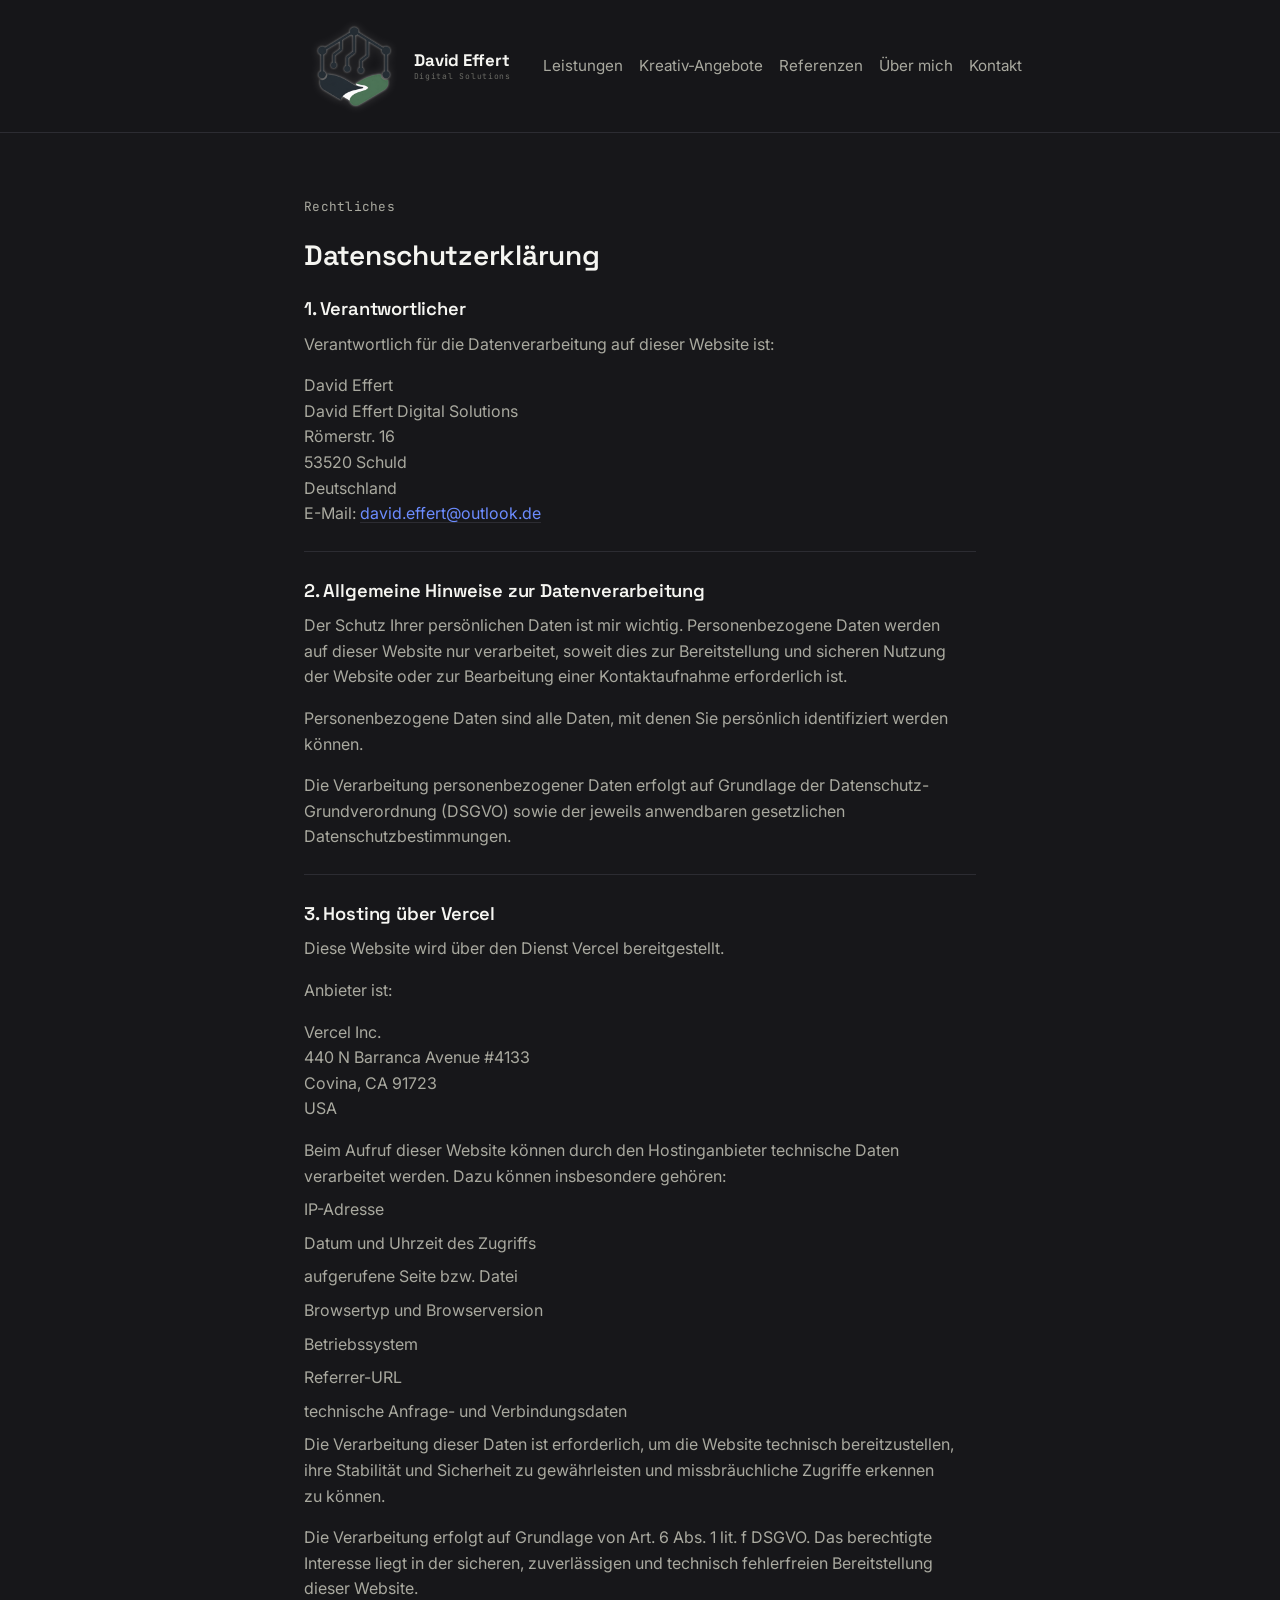
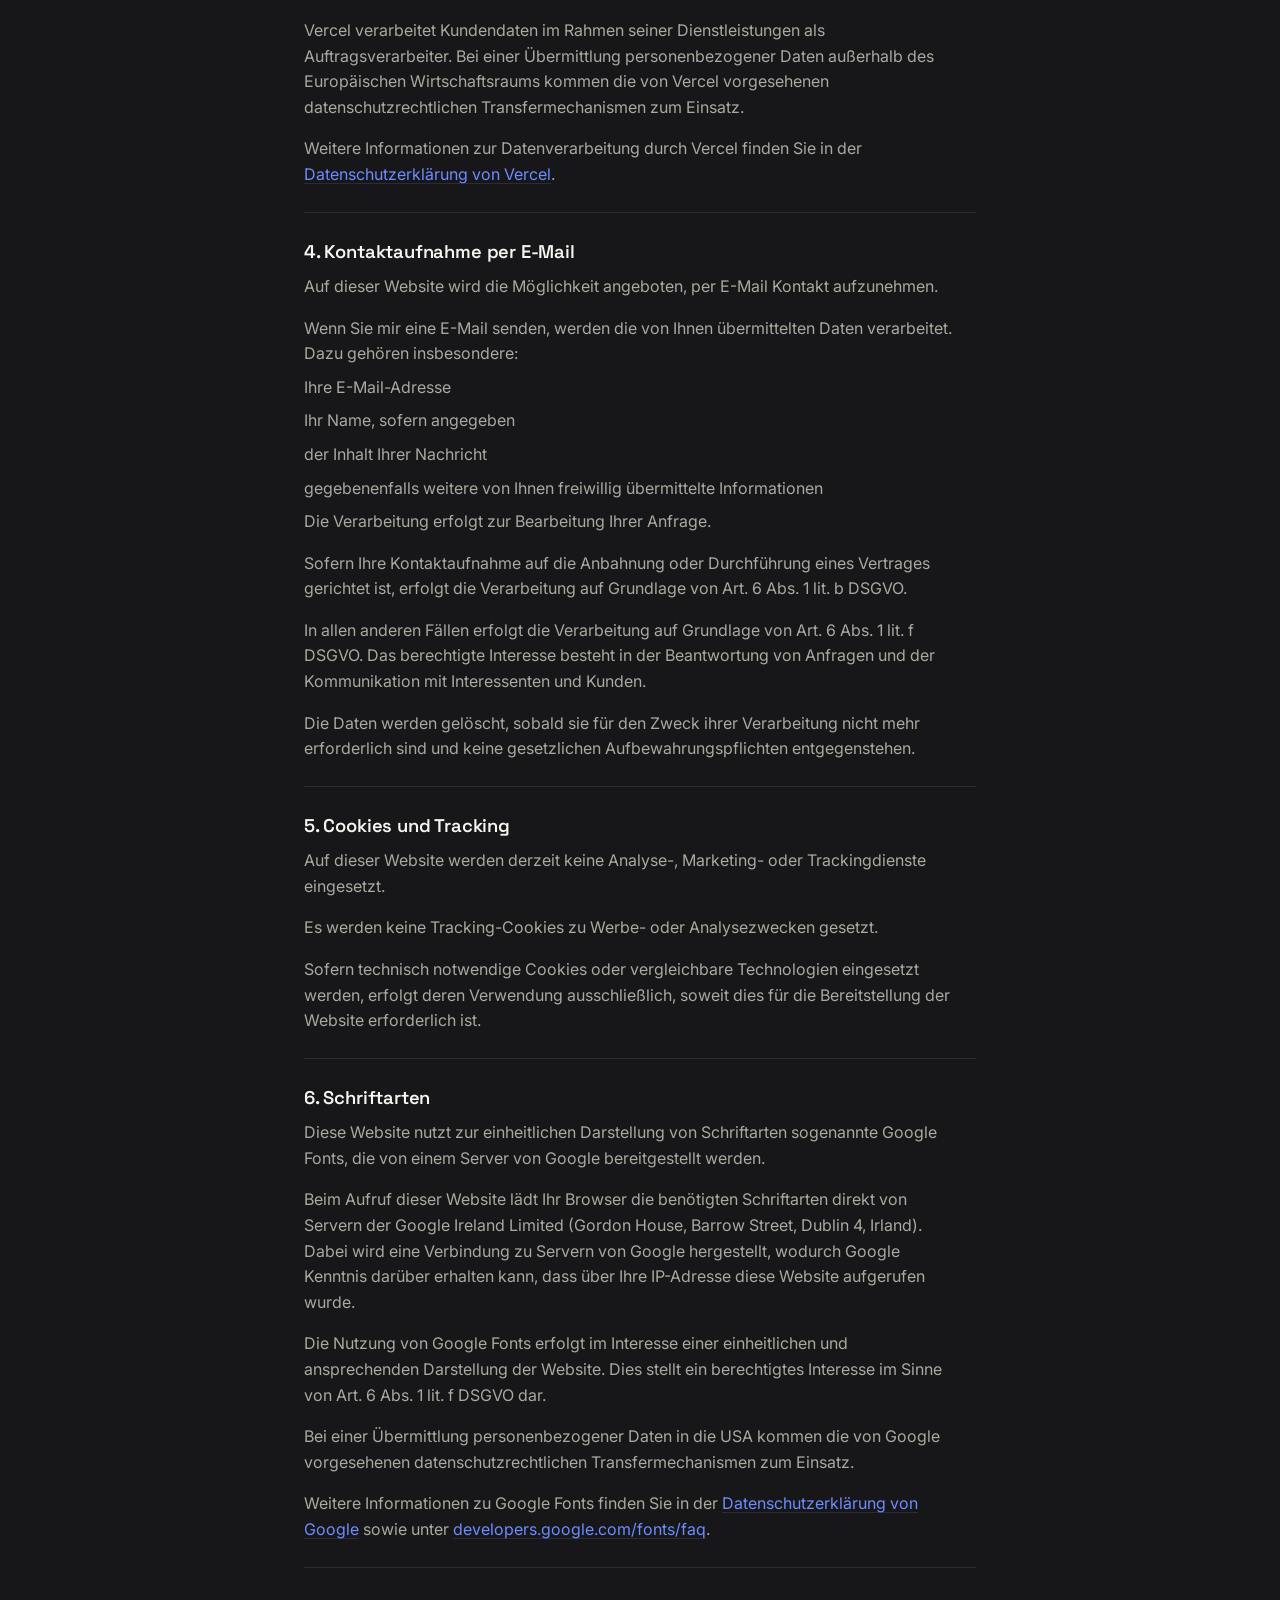
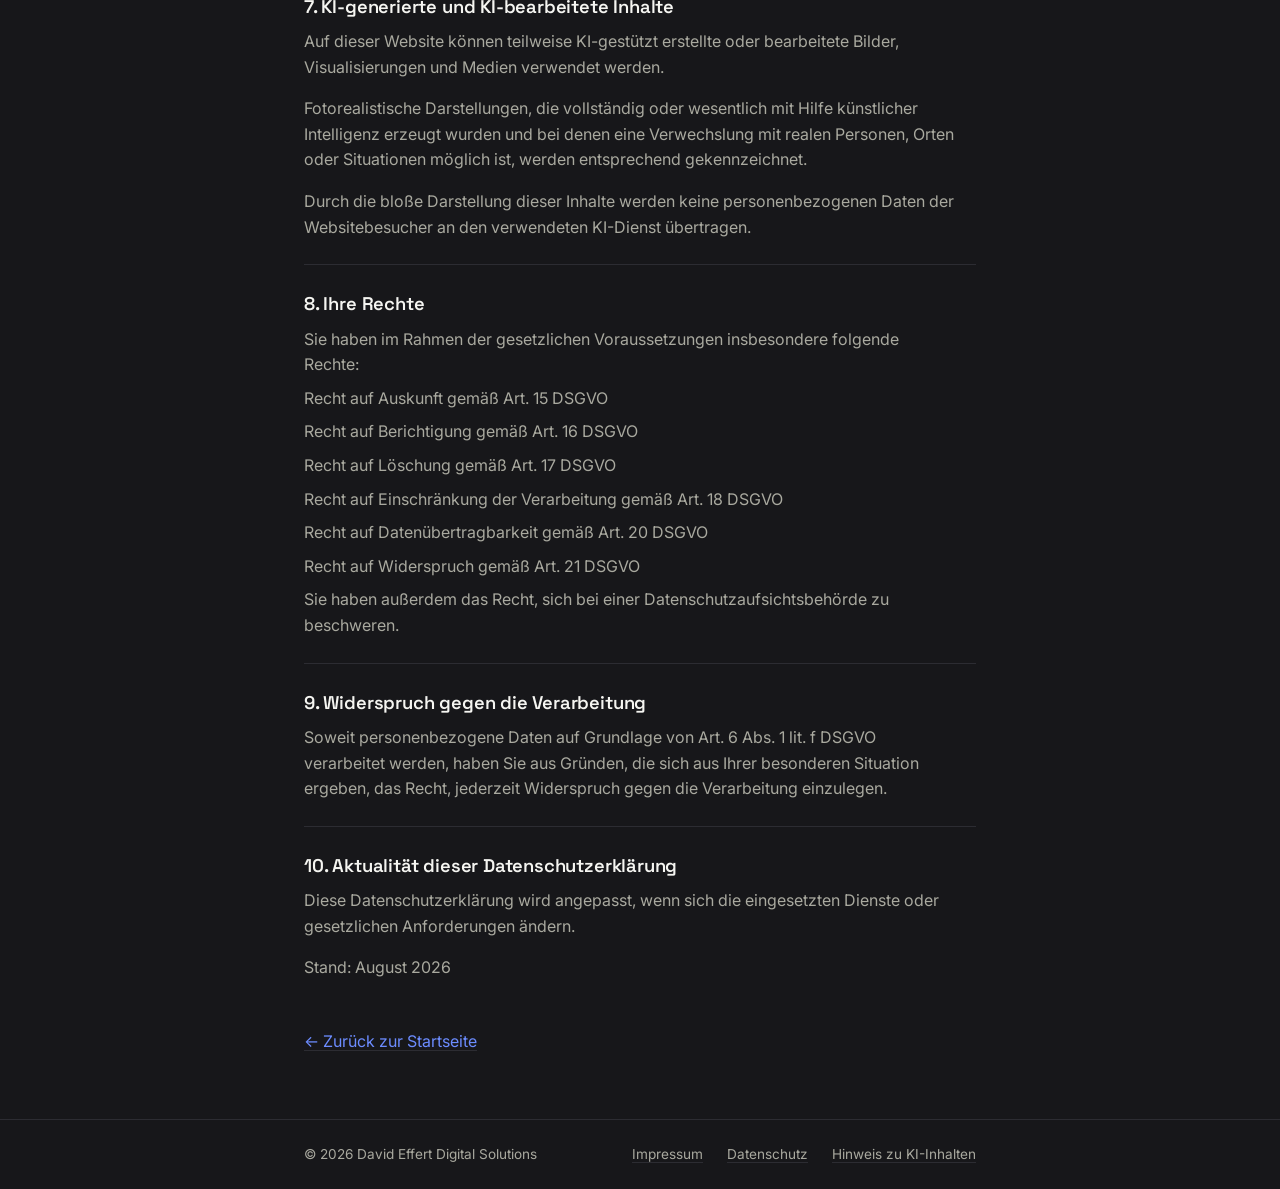
==== commit e33637f7: "Datenschutzerklaerung: Abschnitt 6 Google Fonts final ausformuliert (statt TODO)" ====
--- a/datenschutz.html
+++ b/datenschutz.html
@@ -116,7 +116,11 @@
 
       <div class="legal-item">
         <h2 class="legal-item-title">6. Schriftarten</h2>
-        <p class="legal-item-text">TODO: Google-Fonts-Einbindung prüfen und Abschnitt anpassen.</p>
+        <p class="legal-item-text">Diese Website nutzt zur einheitlichen Darstellung von Schriftarten sogenannte Google Fonts, die von einem Server von Google bereitgestellt werden.</p>
+        <p class="legal-item-text">Beim Aufruf dieser Website lädt Ihr Browser die benötigten Schriftarten direkt von Servern der Google Ireland Limited (Gordon House, Barrow Street, Dublin 4, Irland). Dabei wird eine Verbindung zu Servern von Google hergestellt, wodurch Google Kenntnis darüber erhalten kann, dass über Ihre IP-Adresse diese Website aufgerufen wurde.</p>
+        <p class="legal-item-text">Die Nutzung von Google Fonts erfolgt im Interesse einer einheitlichen und ansprechenden Darstellung der Website. Dies stellt ein berechtigtes Interesse im Sinne von Art. 6 Abs. 1 lit. f DSGVO dar.</p>
+        <p class="legal-item-text">Bei einer Übermittlung personenbezogener Daten in die USA kommen die von Google vorgesehenen datenschutzrechtlichen Transfermechanismen zum Einsatz.</p>
+        <p class="legal-item-text">Weitere Informationen zu Google Fonts finden Sie in der <a href="https://policies.google.com/privacy" target="_blank" rel="noopener">Datenschutzerklärung von Google</a> sowie unter <a href="https://developers.google.com/fonts/faq" target="_blank" rel="noopener">developers.google.com/fonts/faq</a>.</p>
       </div>
 
       <div class="legal-item">
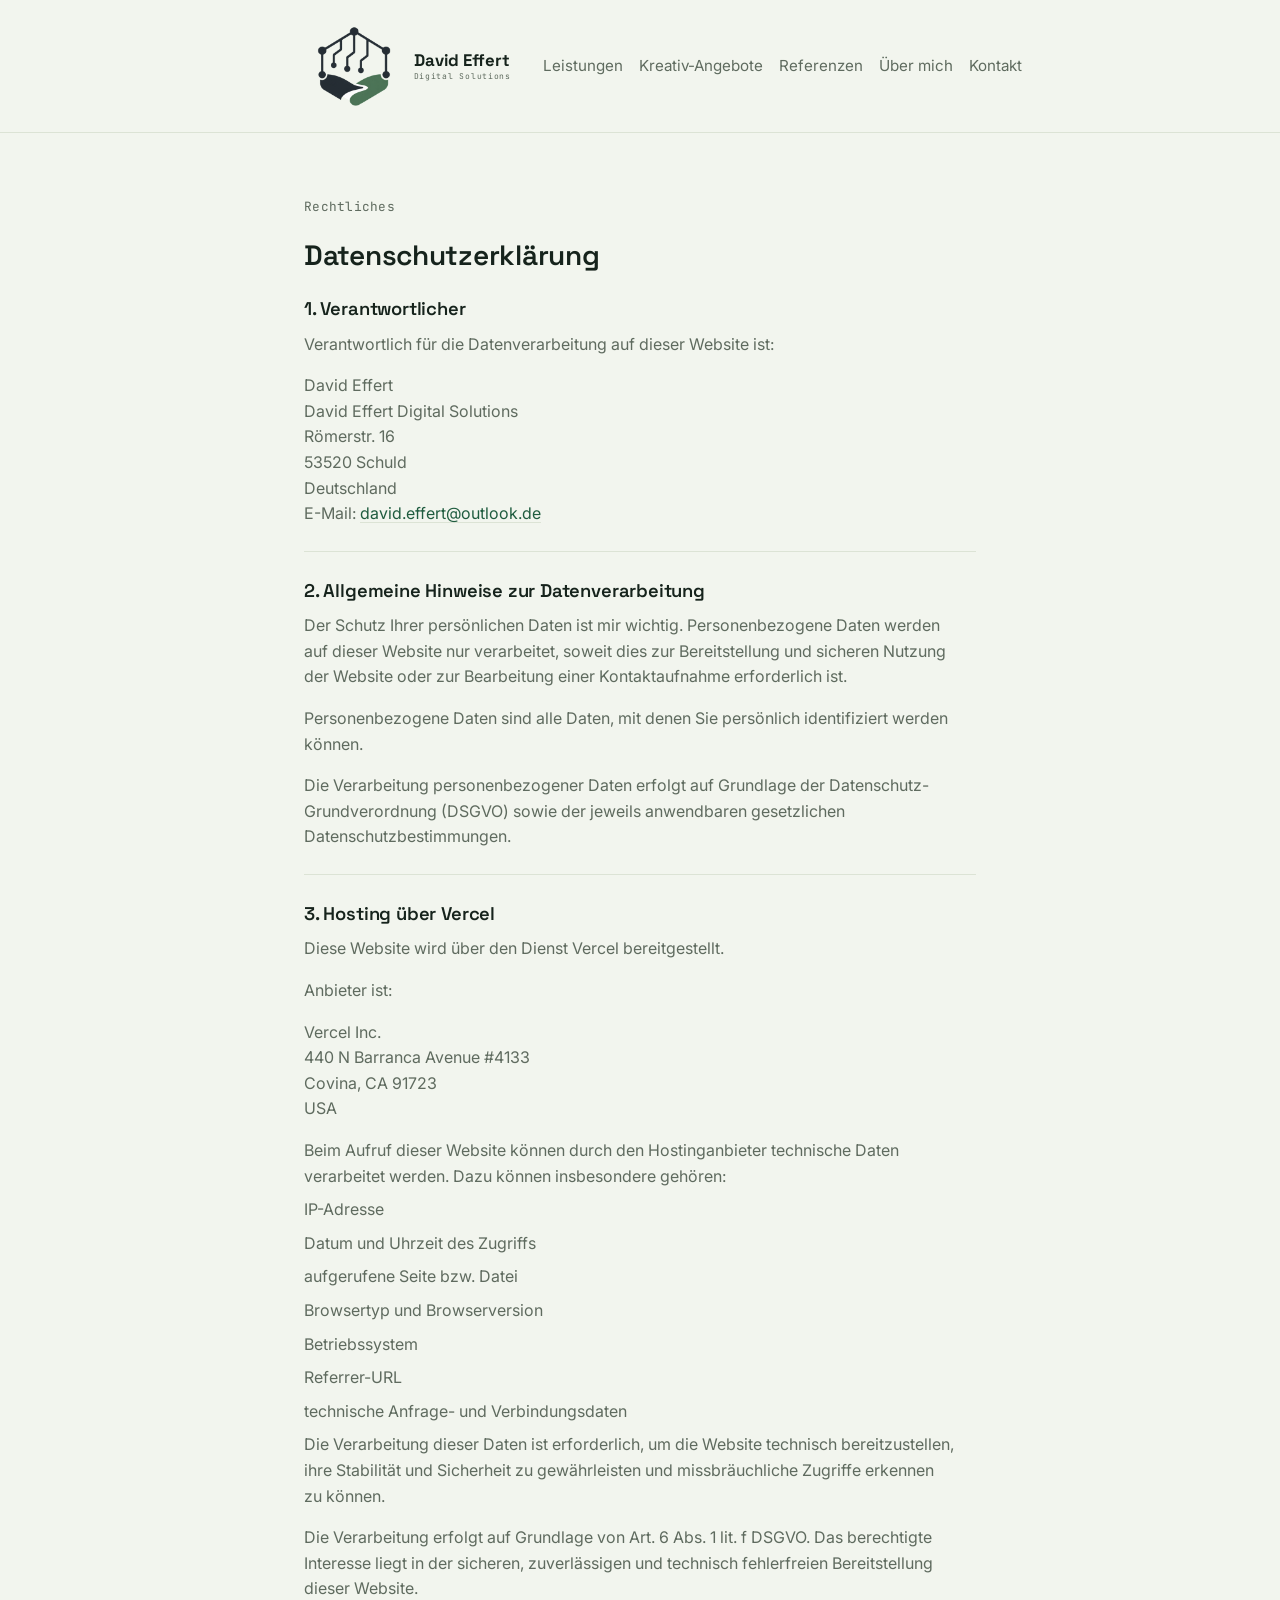
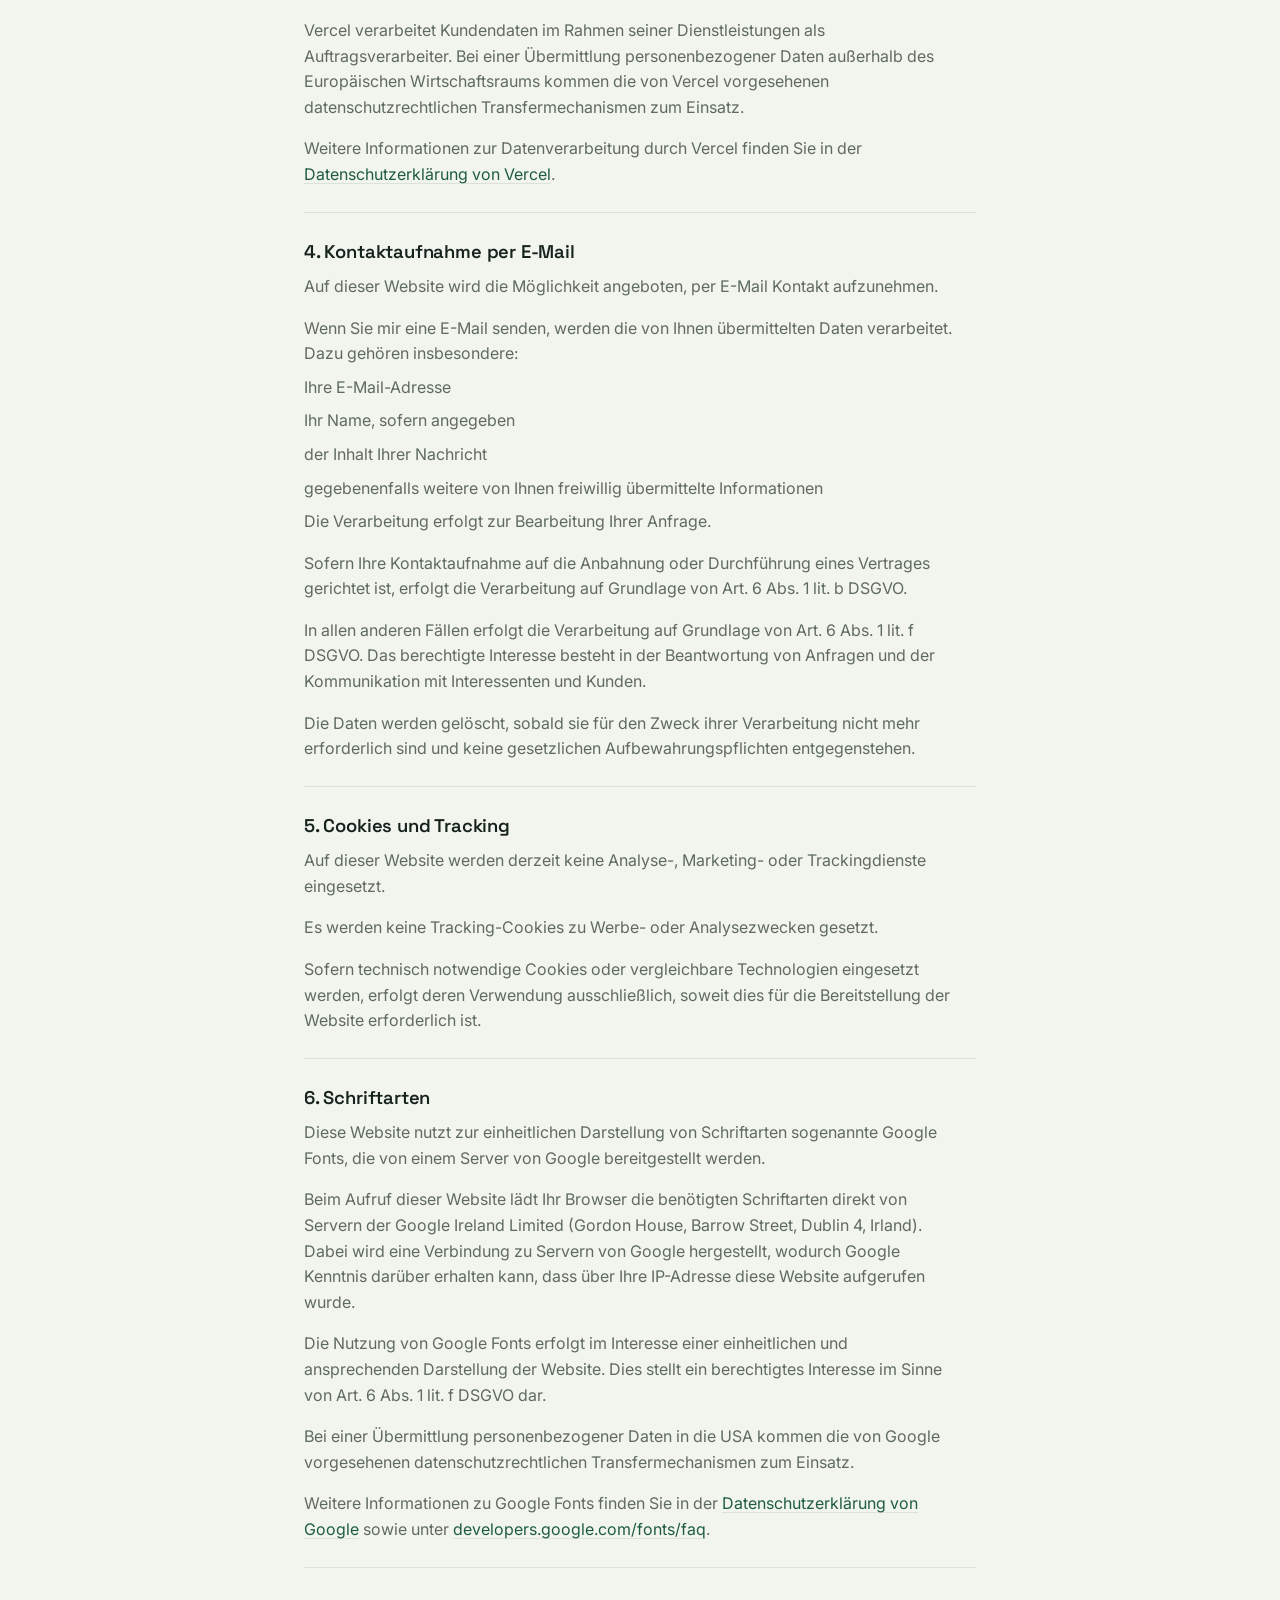
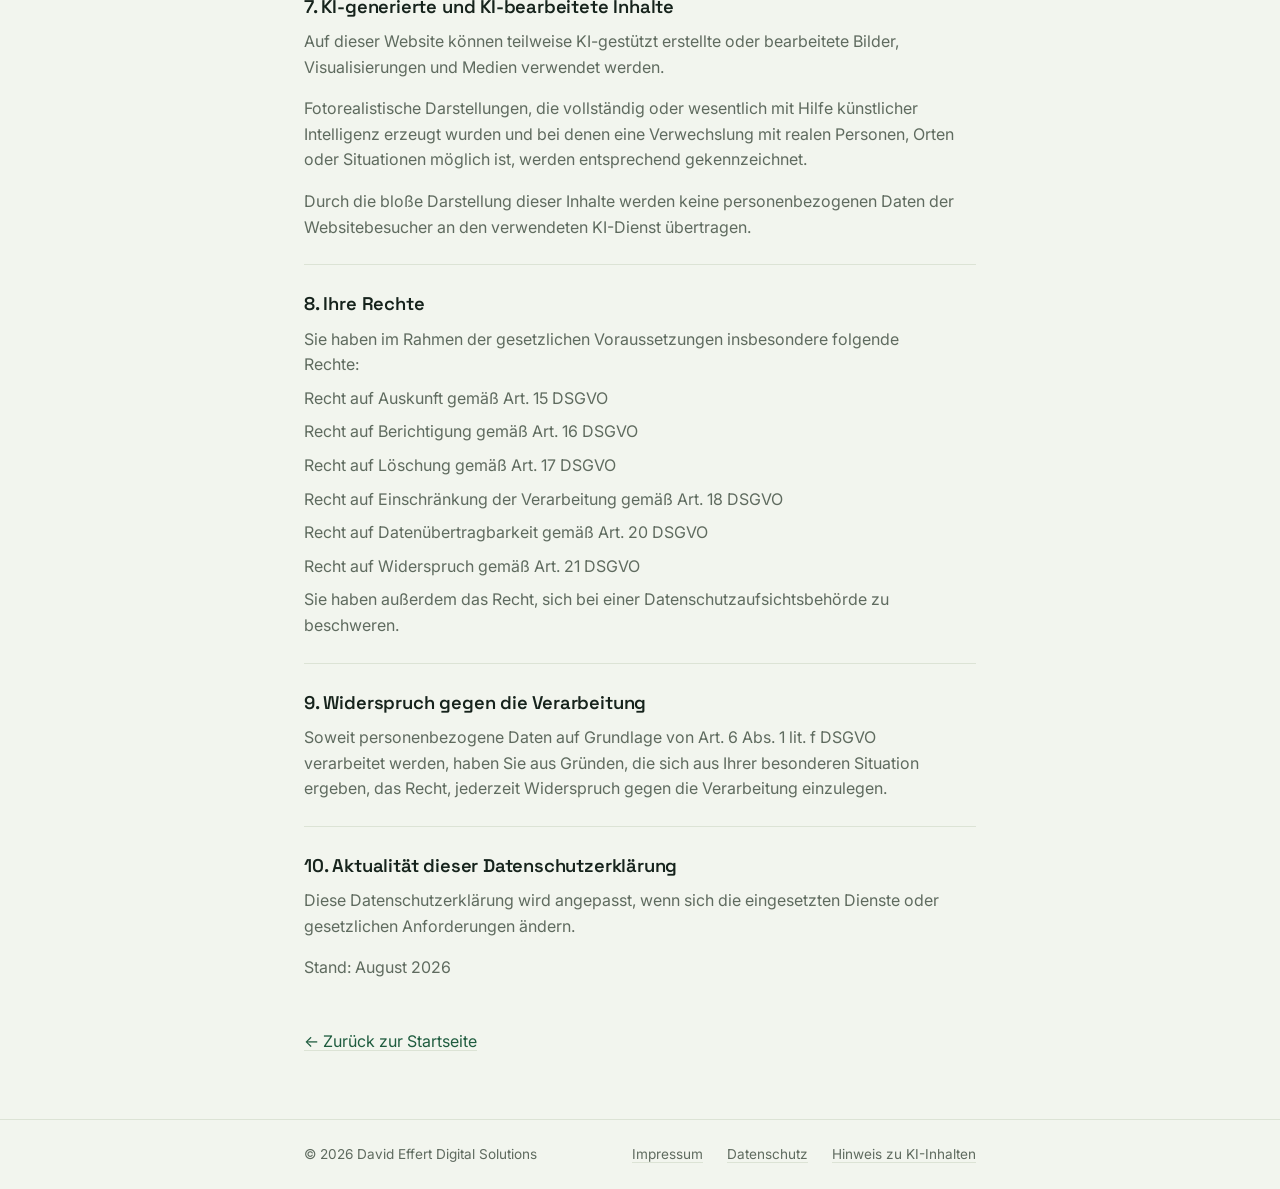
==== commit 87e5aa81: "Grün-Theme umgestellt; Vercel Analytics eingebunden; Referenzen und Kreativ-Angebote auf Teaser+Unte" ====
--- a/datenschutz.html
+++ b/datenschutz.html
@@ -6,11 +6,15 @@
 <title>Datenschutz — David Effert</title>
 <meta name="robots" content="noindex">
 <link rel="icon" href="favicon.png" type="image/png">
-<meta name="theme-color" content="#17171A">
+<meta name="theme-color" content="#F2F5EE">
 <link rel="preconnect" href="https://fonts.googleapis.com">
 <link rel="preconnect" href="https://fonts.gstatic.com" crossorigin>
 <link href="https://fonts.googleapis.com/css2?family=Space+Grotesk:wght@500;600;700&family=Inter:wght@400;500;600&family=JetBrains+Mono:wght@400;500&display=swap" rel="stylesheet">
 <link rel="stylesheet" href="styles.css">
+<script>
+  window.va = window.va || function () { (window.vaq = window.vaq || []).push(arguments); };
+</script>
+<script defer src="/_vercel/insights/script.js"></script>
 </head>
 <body>
 
--- a/styles.css
+++ b/styles.css
@@ -4,12 +4,12 @@
    ========================================================================== */
 
 :root {
-  --color-bg: #17171A;
-  --color-text: #F5F5F1;
-  --color-text-secondary: #A9A99F;
-  --color-accent: #1E3FFF;
-  --color-accent-text: #6C8CFF;
-  --color-divider: #2C2C32;
+  --color-bg: #F2F5EE;
+  --color-text: #16231C;
+  --color-text-secondary: #5F6B5F;
+  --color-accent: #1F5C3F;
+  --color-accent-text: #1F5C3F;
+  --color-divider: #DCE3D5;
 
   --font-display: 'Space Grotesk', system-ui, sans-serif;
   --font-body: 'Inter', system-ui, sans-serif;
@@ -135,7 +135,7 @@
   color: #F5F5F1;
 }
 .btn-primary:hover {
-  background: #3253FF;
+  background: #17452F;
   transform: translateY(-1px);
 }
 
@@ -161,7 +161,7 @@
   border-bottom: 1px solid var(--color-divider);
   position: sticky;
   top: 0;
-  background: rgba(23, 23, 26, 0.9);
+  background: rgba(242, 245, 238, 0.9);
   backdrop-filter: blur(8px);
   z-index: 10;
 }
@@ -197,7 +197,7 @@
   font-family: var(--font-mono);
   font-size: 0.5rem;
   letter-spacing: 0.09em;
-  color: #6B6B65;
+  color: #5F6B5F;
   margin-top: 2px;
 }
 
@@ -214,7 +214,6 @@
   width: 100%;
   height: 100%;
   object-fit: contain;
-  filter: drop-shadow(0 0 1px rgba(245, 245, 241, 0.55)) drop-shadow(0 0 5px rgba(245, 245, 241, 0.18));
 }
 
 .main-nav {
@@ -305,7 +304,7 @@
   padding-block: var(--space-6) var(--space-5);
   border-bottom: 1px solid var(--color-divider);
   background:
-    radial-gradient(ellipse 900px 500px at 15% -10%, rgba(30, 63, 255, 0.16), transparent 60%),
+    radial-gradient(ellipse 900px 500px at 15% -10%, rgba(31, 92, 63, 0.08), transparent 60%),
     var(--color-bg);
 }
 
@@ -371,6 +370,7 @@
 .section {
   padding-block: var(--space-5);
   border-bottom: 1px solid var(--color-divider);
+  scroll-margin-top: 140px;
 }
 
 /* ---- Leistungen ---- */
@@ -423,9 +423,9 @@
 
 /* ---- Preise ---- */
 .section-preise {
-  background: rgba(30, 63, 255, 0.05);
-  border-top: 1px solid rgba(30, 63, 255, 0.2);
-  border-bottom: 1px solid rgba(30, 63, 255, 0.2);
+  background: rgba(31, 92, 63, 0.05);
+  border-top: 1px solid rgba(31, 92, 63, 0.2);
+  border-bottom: 1px solid rgba(31, 92, 63, 0.2);
 }
 
 .price-lines {
@@ -462,67 +462,56 @@
   }
 }
 
-/* ---- Referenzen: Akkordeon ---- */
-.reference-item {
-  padding-block: var(--space-2);
-  border-top: 1px solid var(--color-divider);
-}
-.reference-item:first-of-type {
-  border-top: none;
-}
-
-.reference-summary {
-  display: flex;
-  align-items: center;
-  justify-content: space-between;
-  gap: var(--space-2);
-  padding-block: var(--space-1);
-  cursor: pointer;
-  list-style: none;
-}
-.reference-summary::-webkit-details-marker {
-  display: none;
-}
-.reference-summary::marker {
-  content: "";
-}
-
-.reference-summary-title {
+/* ---- Referenzen: Teaser-Grid ---- */
+.reference-teaser-grid {
+  display: grid;
+  grid-template-columns: 1fr;
+  gap: var(--space-3);
+}
+
+.reference-teaser-card {
+  border-radius: 10px;
+  border: 1px solid var(--color-divider);
+  box-shadow: 0 12px 28px rgba(22, 35, 28, 0.12);
+  overflow: hidden;
+}
+
+.reference-teaser-img-link {
+  display: block;
+}
+
+.reference-teaser-img {
+  width: 100%;
+  height: 200px;
+  object-fit: cover;
+  background: var(--color-bg);
+}
+
+.reference-teaser-body {
+  padding: var(--space-2) var(--space-3) var(--space-3);
+}
+
+.reference-teaser-title {
   font-size: 1.15rem;
-}
-
-.reference-chevron {
-  display: flex;
-  align-items: center;
-  justify-content: center;
-  color: var(--color-text-secondary);
-  flex-shrink: 0;
-  transition: transform 0.2s ease, color 0.15s ease;
-}
-
-.reference-summary:hover .reference-chevron {
-  color: var(--color-text);
-}
-
-.reference-item[open] > .reference-summary .reference-chevron {
-  transform: rotate(180deg);
-}
-
-@media (prefers-reduced-motion: reduce) {
-  .reference-chevron {
-    transition: none;
-  }
-}
-
-.reference-body {
-  padding-top: var(--space-2);
-  padding-bottom: var(--space-2);
+  margin-bottom: 0.4rem;
+}
+
+.reference-teaser-desc {
+  color: var(--color-text-secondary);
+  max-width: 60ch;
+  margin-bottom: var(--space-1);
+}
+
+@media (min-width: 600px) {
+  .reference-teaser-grid {
+    grid-template-columns: 1fr 1fr;
+  }
 }
 
 .screenshot-frame {
   border-radius: 10px;
-  border: 1px solid rgba(228, 227, 221, 0.14);
-  box-shadow: 0 12px 28px rgba(0, 0, 0, 0.35);
+  border: 1px solid #DCE3D5;
+  box-shadow: 0 12px 28px rgba(22, 35, 28, 0.12);
   background: #1B1B20;
   overflow: hidden;
   margin-bottom: var(--space-2);
@@ -852,11 +841,19 @@
   margin-bottom: var(--space-2);
 }
 
+.kreativ-block-more {
+  margin-top: var(--space-2);
+}
+
 /* ---- Visuals-Grid ---- */
 .visuals-grid {
   display: grid;
   grid-template-columns: repeat(2, 1fr);
   gap: var(--space-1);
+}
+
+.visuals-grid.visuals-grid--teaser {
+  grid-template-columns: repeat(3, 1fr);
 }
 
 .visual-thumb {
@@ -865,9 +862,9 @@
   width: 100%;
   aspect-ratio: 1 / 1;
   padding: 0;
-  border: 1px solid rgba(228, 227, 221, 0.14);
+  border: 1px solid #DCE3D5;
   border-radius: 10px;
-  background: #1B1B20;
+  background: #FFFFFF;
   overflow: hidden;
   cursor: pointer;
   transition: border-color 0.15s ease, transform 0.15s ease;
@@ -880,7 +877,7 @@
   font-family: var(--font-mono);
   font-size: 0.65rem;
   letter-spacing: 0.03em;
-  color: var(--color-text);
+  color: #F5F5F1;
   background: rgba(23, 23, 26, 0.75);
   padding: 0.2rem 0.55rem;
   border-radius: 999px;
@@ -924,9 +921,9 @@
 
 .song-item {
   padding: var(--space-2);
-  border: 1px solid rgba(228, 227, 221, 0.14);
+  border: 1px solid #DCE3D5;
   border-radius: 10px;
-  background: #1B1B20;
+  background: #FFFFFF;
 }
 
 .song-title {
@@ -940,7 +937,6 @@
   width: 100%;
   height: 40px;
   border-radius: 20px;
-  filter: invert(90%) hue-rotate(180deg) contrast(90%);
 }
 
 .kreativ-ki-note {
@@ -950,7 +946,7 @@
 .kreativ-ki-note a:not(.btn):not(.logo) {
   font-family: var(--font-mono);
   font-size: 0.8rem;
-  color: #6B6B65;
+  color: #5F6B5F;
   text-decoration: none;
 }
 .kreativ-ki-note a:not(.btn):not(.logo):hover {
@@ -992,7 +988,7 @@
   border: none;
   border-radius: 50%;
   background: rgba(245, 245, 241, 0.08);
-  color: var(--color-text);
+  color: #F5F5F1;
   cursor: pointer;
 }
 .lightbox-close:hover {
@@ -1005,7 +1001,7 @@
   font-family: var(--font-mono);
   font-size: 0.7rem;
   letter-spacing: 0.03em;
-  color: var(--color-text);
+  color: #F5F5F1;
   background: rgba(23, 23, 26, 0.75);
   padding: 0.25rem 0.65rem;
   border-radius: 999px;
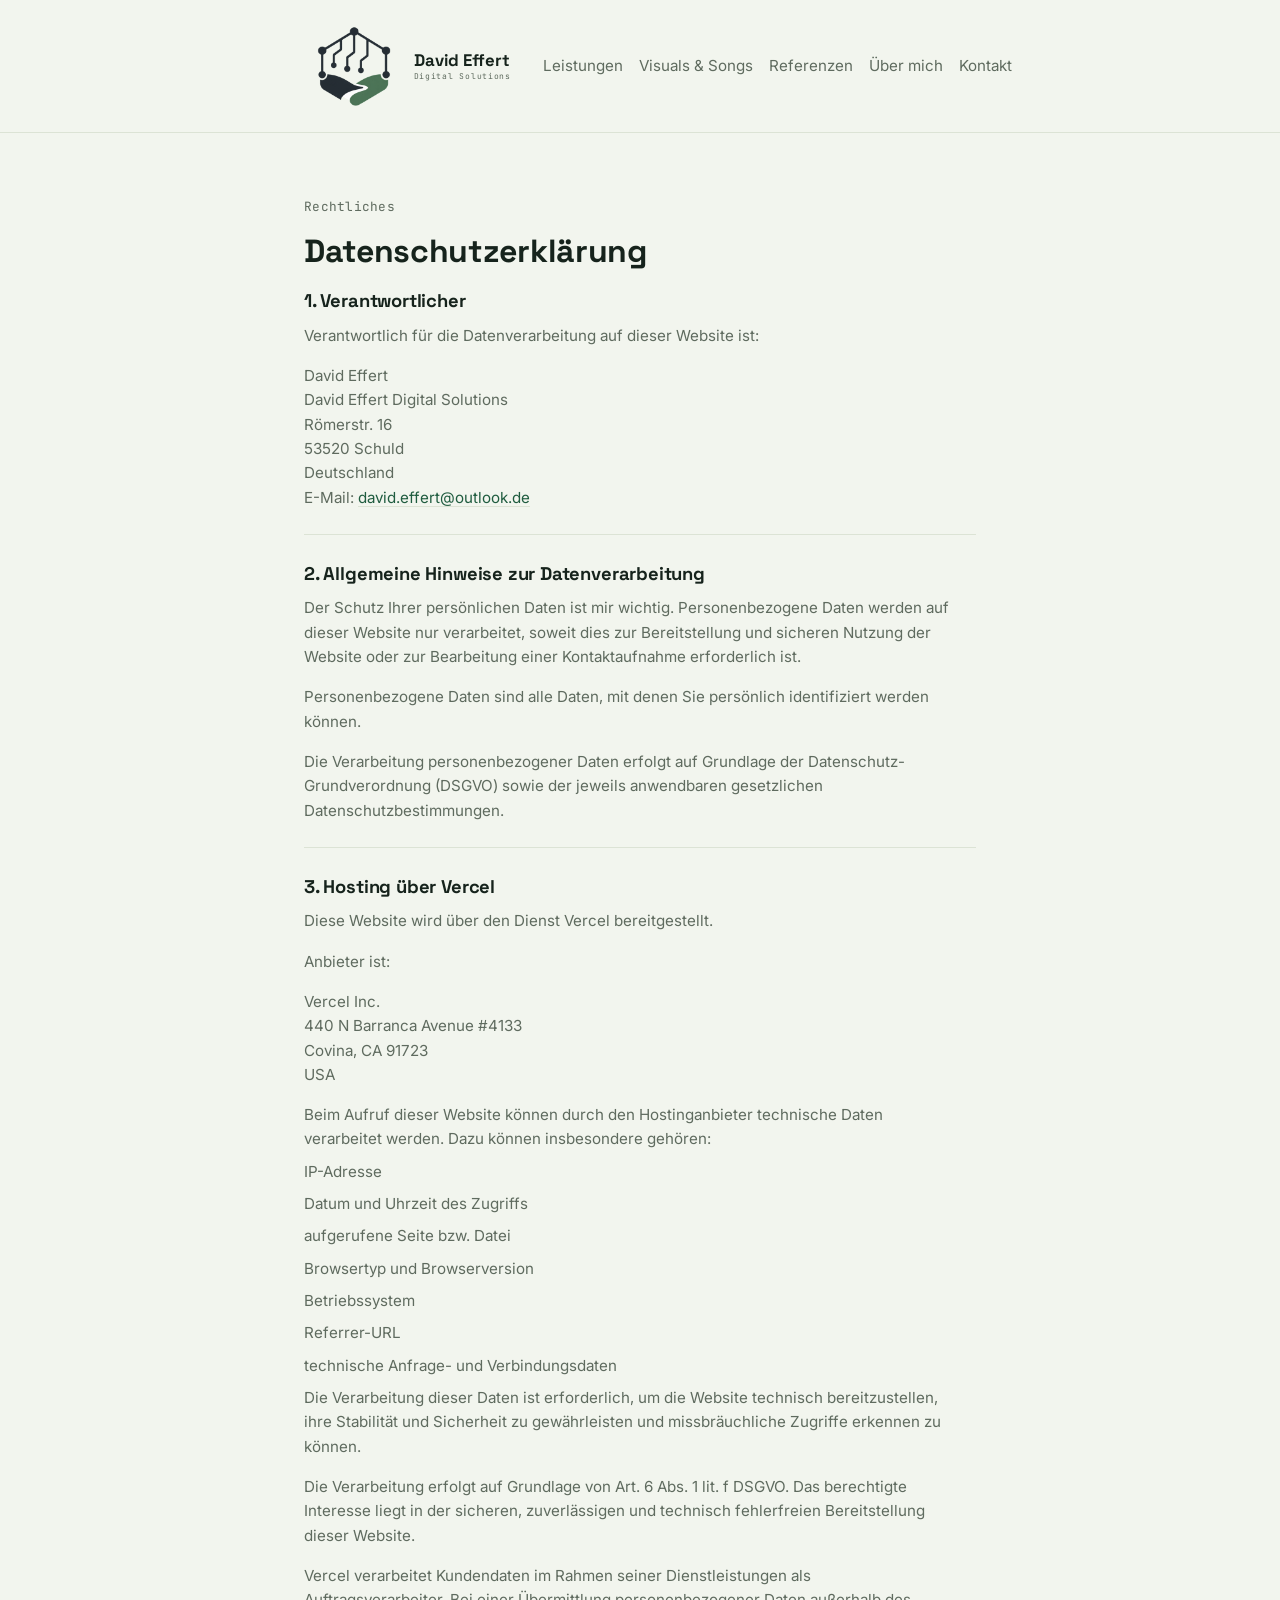
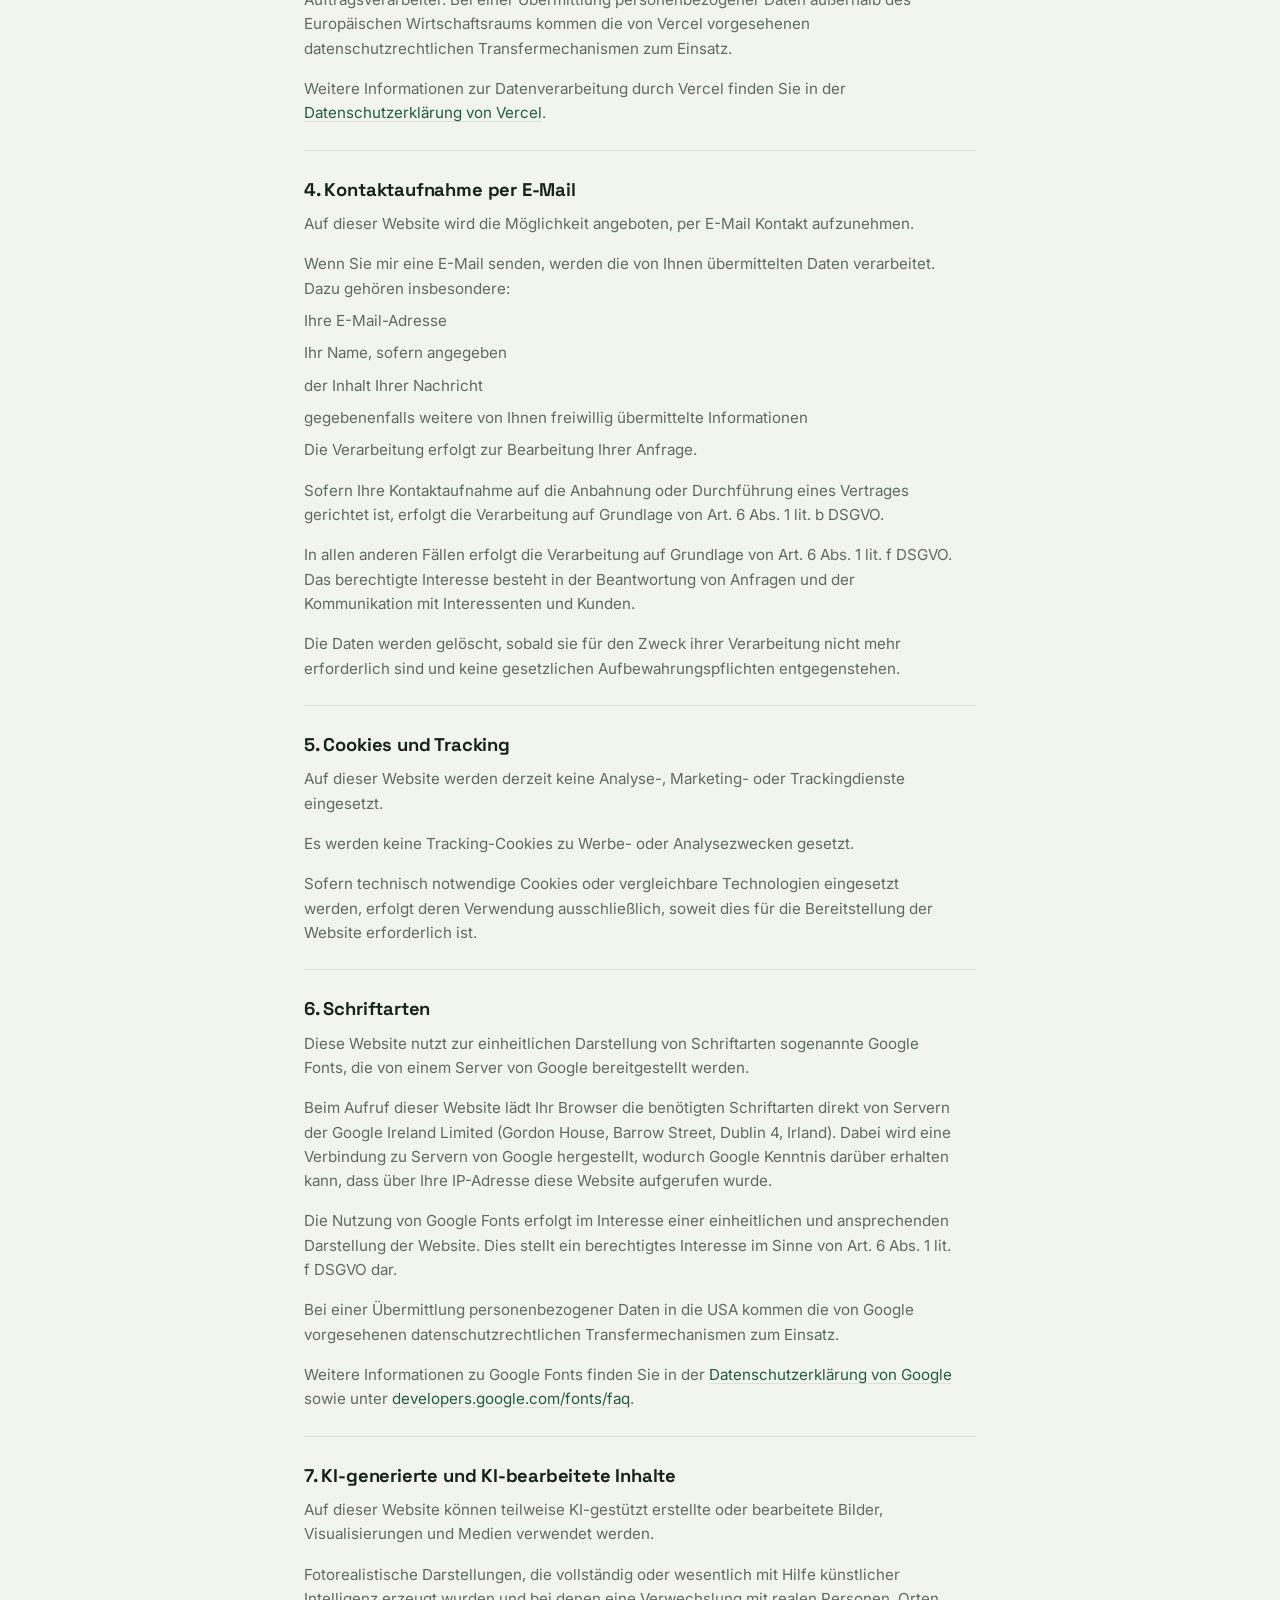
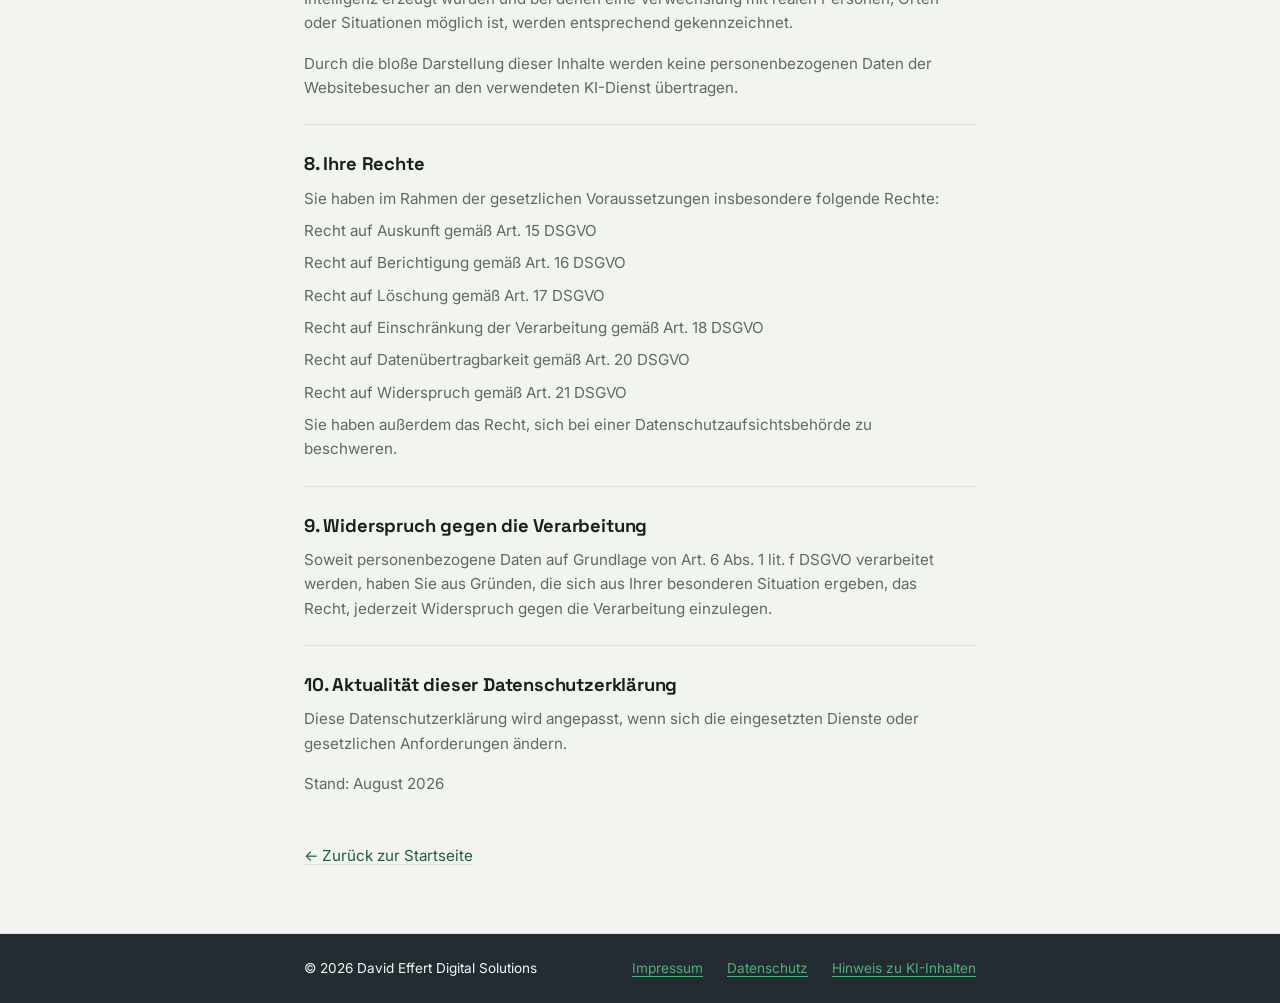
==== commit 0e835566: "Typografische Kontraste verstaerkt (groessere/fettere Headlines, dezenterer Fliesstext); dunklen Ant" ====
--- a/datenschutz.html
+++ b/datenschutz.html
@@ -31,7 +31,7 @@
     </a>
     <nav class="main-nav" id="main-nav" aria-label="Hauptnavigation">
       <a href="index.html#leistungen">Leistungen</a>
-      <a href="index.html#kreativ">Kreativ-Angebote</a>
+      <a href="index.html#kreativ">Visuals & Songs</a>
       <a href="index.html#referenzen">Referenzen</a>
       <a href="index.html#ueber-mich">Über mich</a>
       <a href="index.html#kontakt">Kontakt</a>
--- a/styles.css
+++ b/styles.css
@@ -43,7 +43,7 @@
   background: var(--color-bg);
   color: var(--color-text);
   font-family: var(--font-body);
-  font-size: 1rem;
+  font-size: 0.95rem;
   line-height: 1.6;
   -webkit-font-smoothing: antialiased;
 }
@@ -100,7 +100,7 @@
 
 h1, h2 {
   font-family: var(--font-display);
-  font-weight: 600;
+  font-weight: 700;
   letter-spacing: -0.01em;
   color: var(--color-text);
 }
@@ -309,8 +309,8 @@
 }
 
 .hero-headline {
-  font-size: 2rem;
-  line-height: 1.2;
+  font-size: 2.25rem;
+  line-height: 1.1;
   margin-block: var(--space-2) var(--space-1);
 }
 
@@ -345,14 +345,14 @@
 
 .hero-subline {
   color: var(--color-text-secondary);
-  font-size: 1.05rem;
+  font-size: 0.97rem;
   max-width: 46ch;
   margin-bottom: var(--space-3);
 }
 
 @media (min-width: 700px) {
   .hero-headline {
-    font-size: 2.75rem;
+    font-size: 3.1rem;
   }
 }
 
@@ -485,6 +485,14 @@
   height: 200px;
   object-fit: cover;
   background: var(--color-bg);
+}
+
+.reference-teaser-img--top {
+  object-position: top;
+}
+
+.reference-teaser-img--upper {
+  object-position: center 38%;
 }
 
 .reference-teaser-body {
@@ -628,7 +636,7 @@
 
 .about-text {
   max-width: 62ch;
-  font-size: 1.05rem;
+  font-size: 0.97rem;
 }
 .about-text + .about-text {
   margin-top: var(--space-3);
@@ -648,7 +656,8 @@
 
 /* ---- Kontakt ---- */
 .kontakt-headline {
-  font-size: 1.75rem;
+  font-size: 2rem;
+  line-height: 1.15;
   margin-bottom: var(--space-2);
 }
 
@@ -726,6 +735,7 @@
 
 .site-footer {
   padding-block: var(--space-3);
+  background: #242C33;
 }
 
 .footer-inner {
@@ -733,7 +743,7 @@
   flex-direction: column;
   gap: var(--space-2);
   font-size: 0.85rem;
-  color: var(--color-text-secondary);
+  color: #F2F5EE;
 }
 
 .footer-nav {
@@ -742,14 +752,14 @@
 }
 
 .footer-nav a {
-  color: var(--color-text-secondary);
+  color: #4FAF7C;
   text-decoration: underline;
-  text-decoration-color: var(--color-divider);
+  text-decoration-color: currentColor;
   text-underline-offset: 3px;
 }
 .footer-nav a:hover {
-  color: var(--color-text);
-  text-decoration-color: var(--color-text-secondary);
+  color: #F2F5EE;
+  text-decoration-color: currentColor;
 }
 
 @media (min-width: 700px) {
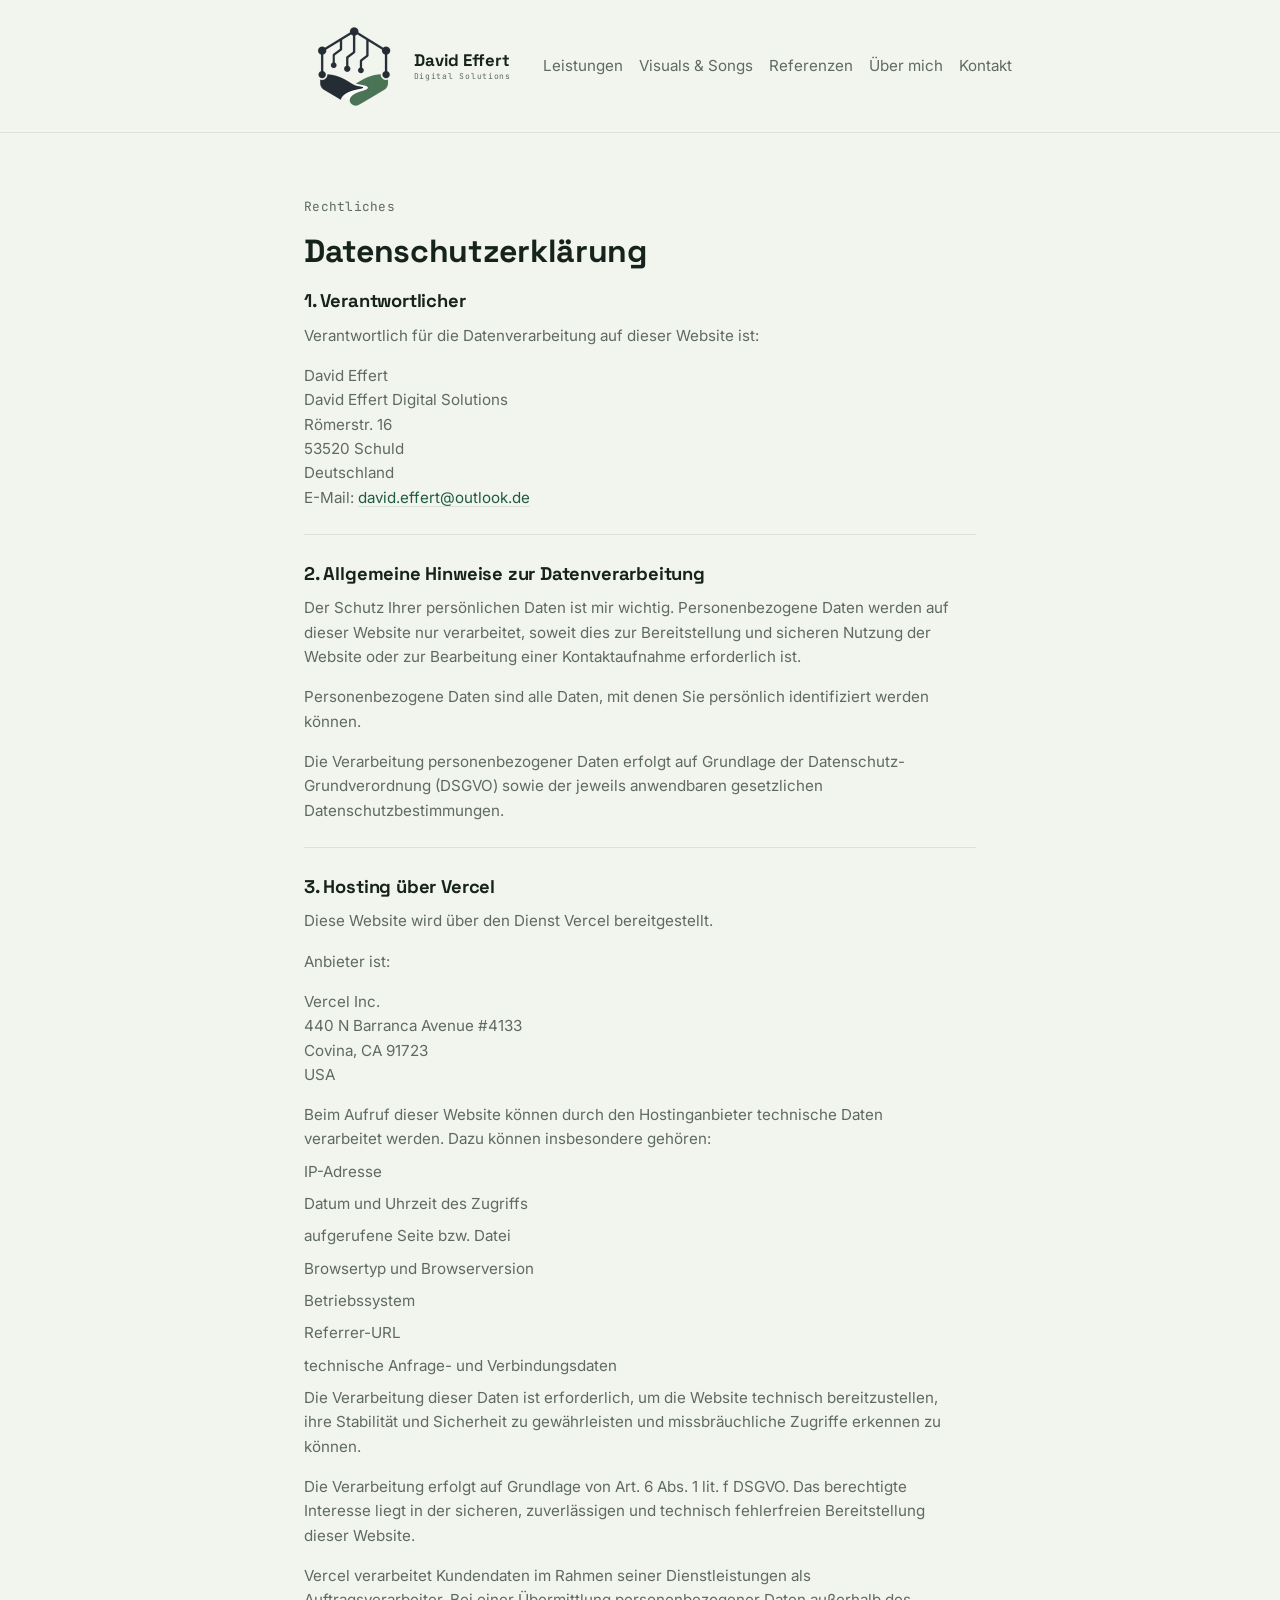
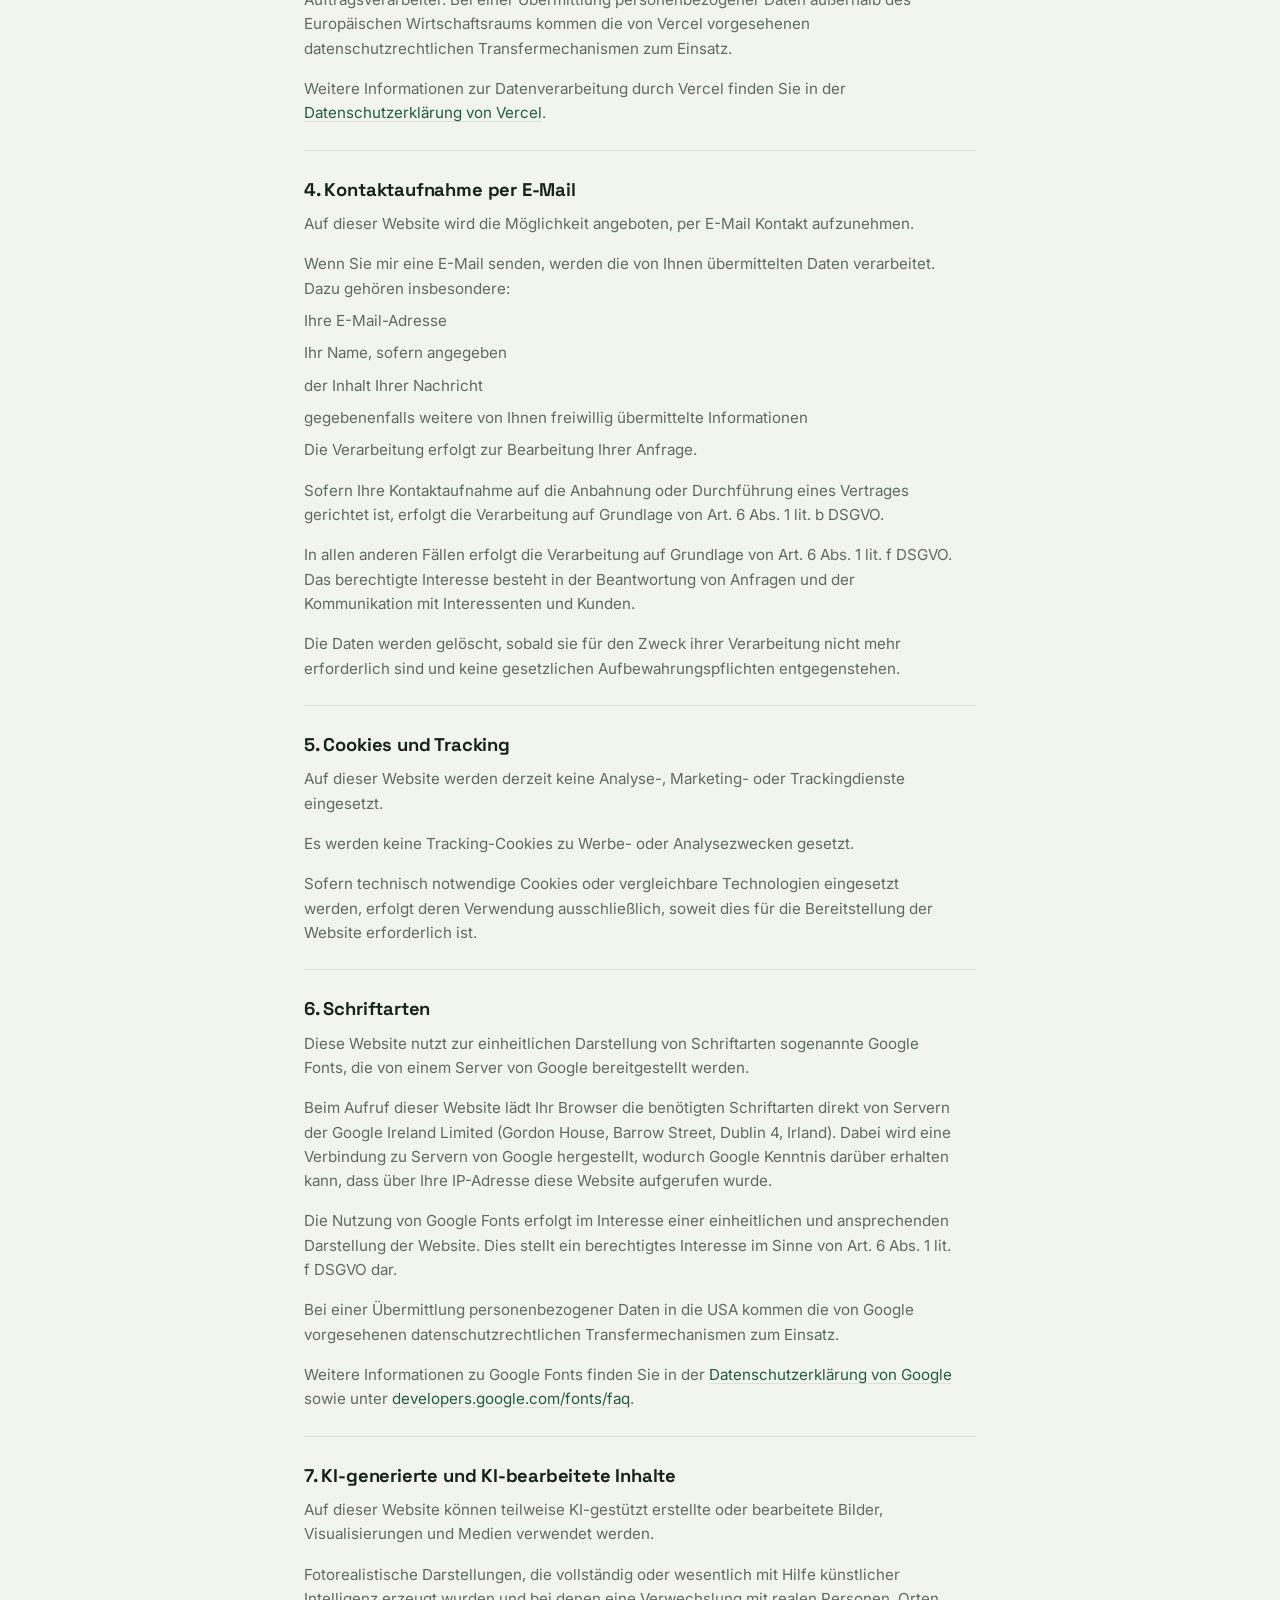
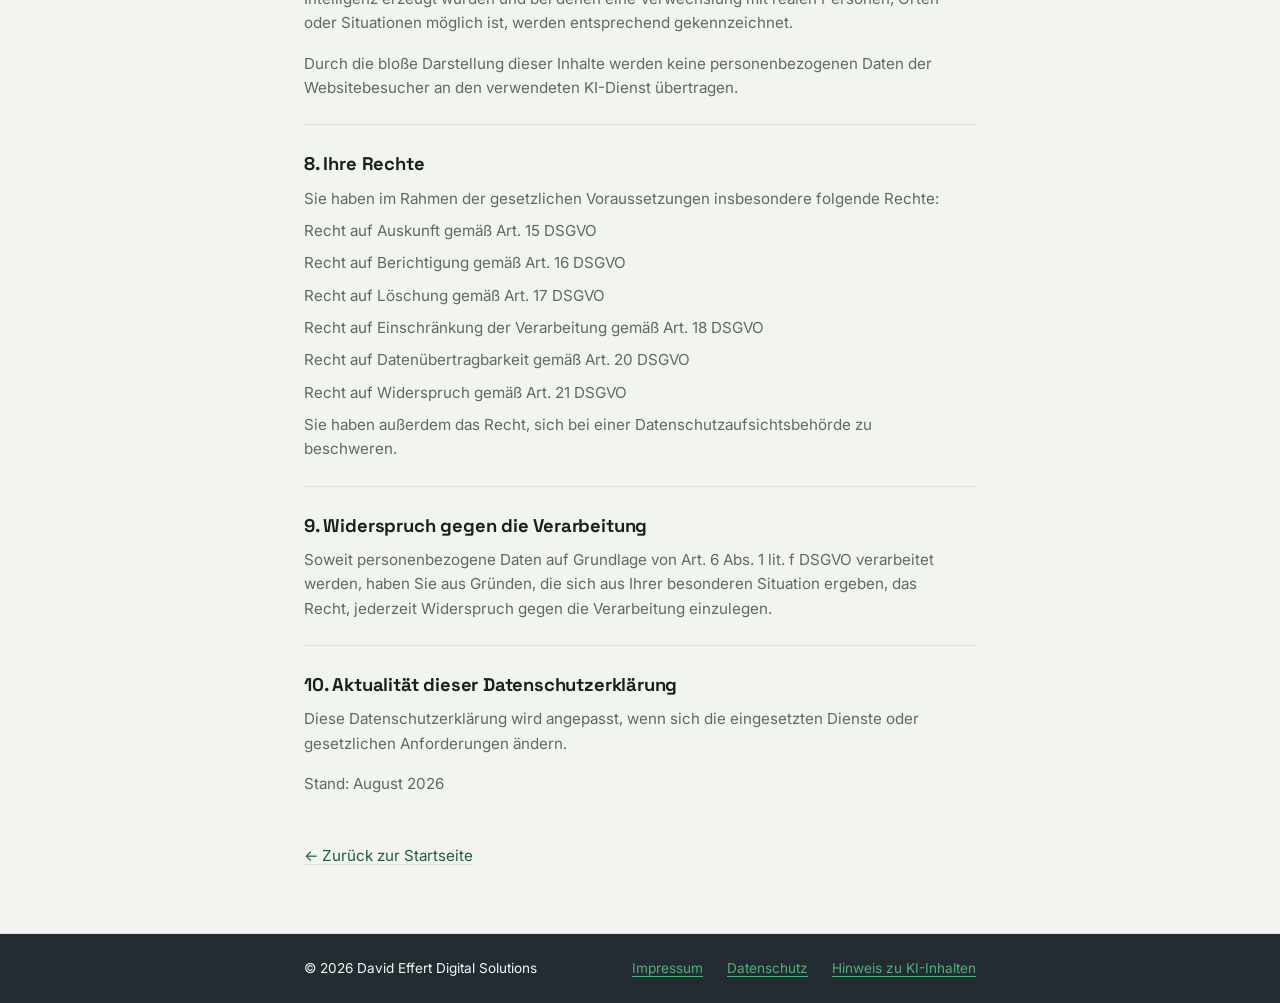
==== commit dc2a5843: "Semantische Ueberschriften-Hierarchie korrigiert (h1/h2/h3 statt rein optischer Grosse); Performance" ====
--- a/datenschutz.html
+++ b/datenschutz.html
@@ -4,12 +4,14 @@
 <meta charset="UTF-8">
 <meta name="viewport" content="width=device-width, initial-scale=1.0">
 <title>Datenschutz — David Effert</title>
+<link rel="canonical" href="https://effert-ds.com/datenschutz.html" />
 <meta name="robots" content="noindex">
 <link rel="icon" href="favicon.png" type="image/png">
 <meta name="theme-color" content="#F2F5EE">
 <link rel="preconnect" href="https://fonts.googleapis.com">
 <link rel="preconnect" href="https://fonts.gstatic.com" crossorigin>
-<link href="https://fonts.googleapis.com/css2?family=Space+Grotesk:wght@500;600;700&family=Inter:wght@400;500;600&family=JetBrains+Mono:wght@400;500&display=swap" rel="stylesheet">
+<link rel="stylesheet" href="https://fonts.googleapis.com/css2?family=Space+Grotesk:wght@500;600;700&family=Inter:wght@400;500;600&family=JetBrains+Mono:wght@400;500&display=swap" media="print" onload="this.media='all'">
+<noscript><link rel="stylesheet" href="https://fonts.googleapis.com/css2?family=Space+Grotesk:wght@500;600;700&family=Inter:wght@400;500;600&family=JetBrains+Mono:wght@400;500&display=swap"></noscript>
 <link rel="stylesheet" href="styles.css">
 <script>
   window.va = window.va || function () { (window.vaq = window.vaq || []).push(arguments); };
@@ -23,7 +25,7 @@
 <header class="site-header">
   <div class="wrap header-inner">
     <a href="index.html" class="logo">
-      <span class="logo-mark"><img src="assets/img/logo.png" alt="" width="320" height="320"></span>
+      <span class="logo-mark"><img src="assets/img/logo.png" alt="David Effert Digital Solutions Logo" width="320" height="320"></span>
       <span class="logo-text">
         <span class="logo-name">David Effert</span>
         <span class="logo-tagline">Digital Solutions</span>
--- a/styles.css
+++ b/styles.css
@@ -91,6 +91,7 @@
 /* ---- Typography ---- */
 .eyebrow {
   font-family: var(--font-mono);
+  font-weight: 400;
   font-size: 0.8rem;
   letter-spacing: 0.02em;
   color: var(--color-text-secondary);
@@ -98,7 +99,7 @@
   margin-bottom: var(--space-2);
 }
 
-h1, h2 {
+h1, h2, h3 {
   font-family: var(--font-display);
   font-weight: 700;
   letter-spacing: -0.01em;
